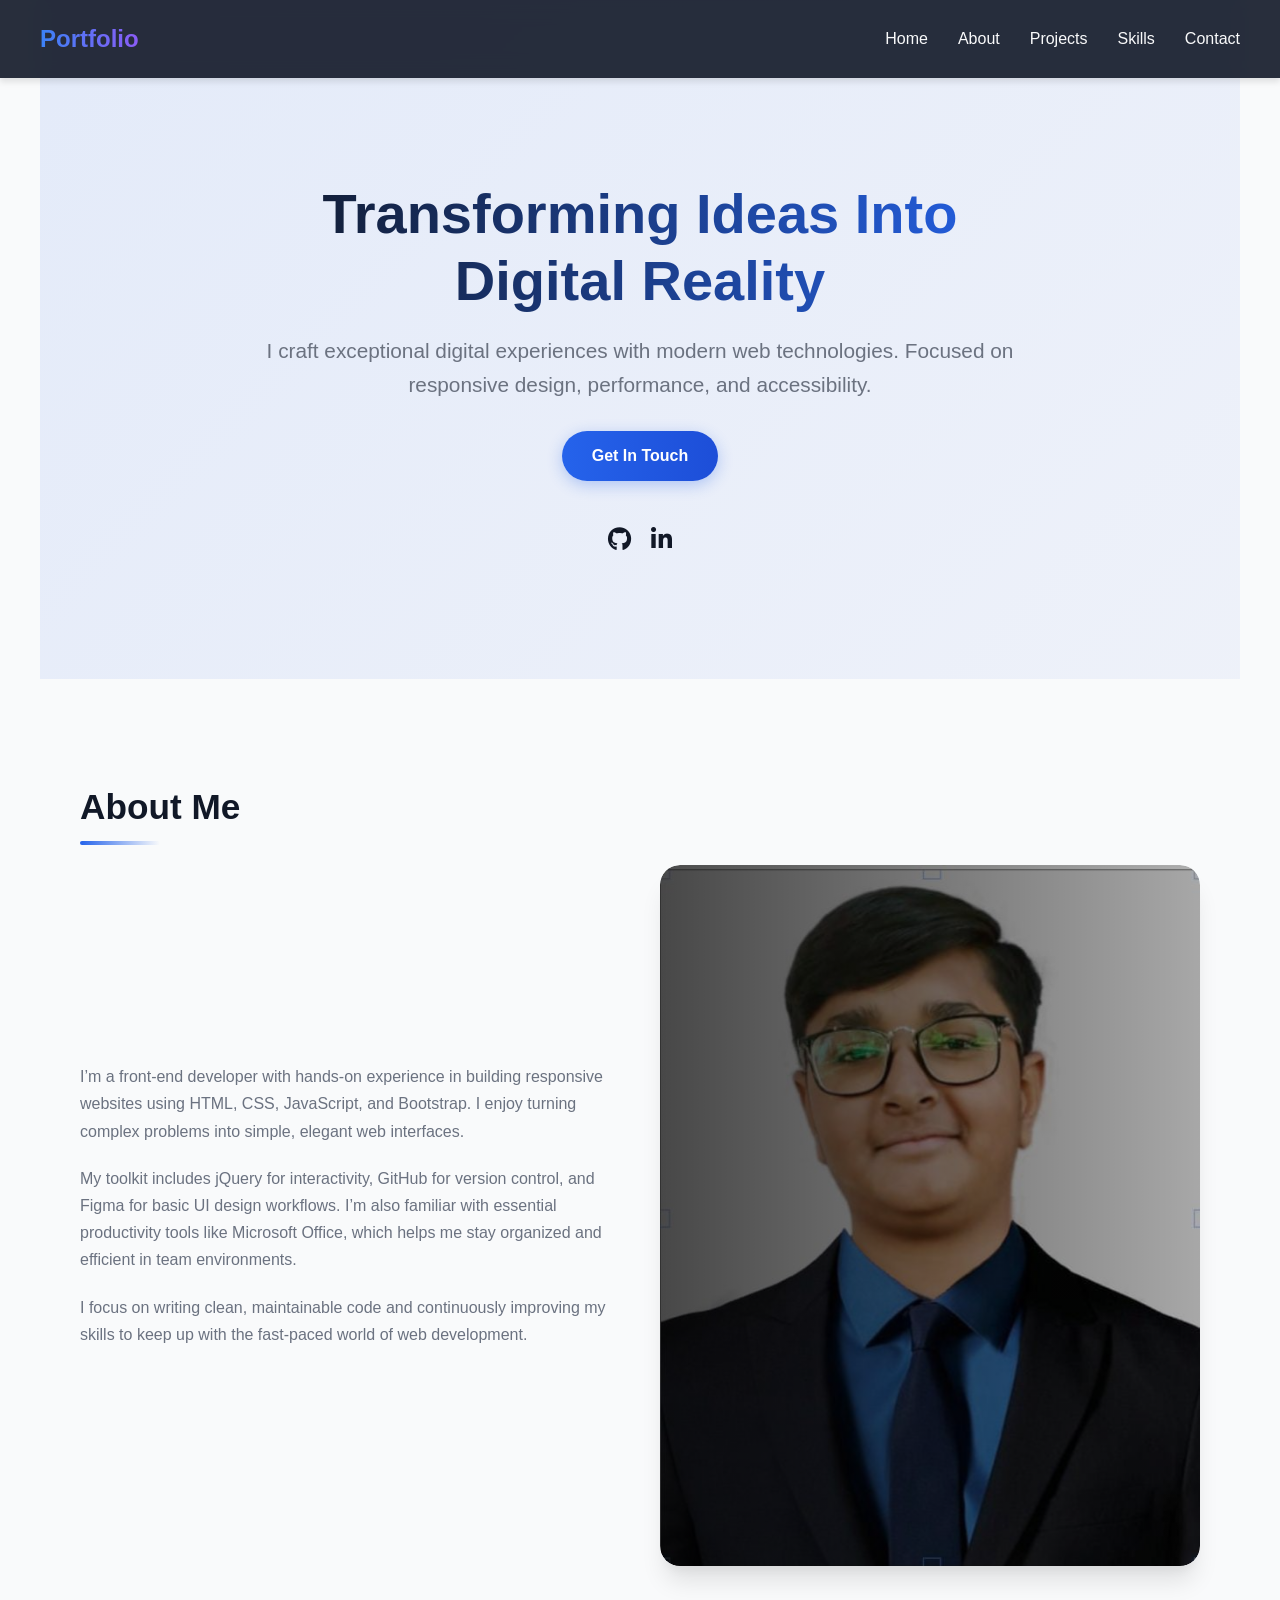
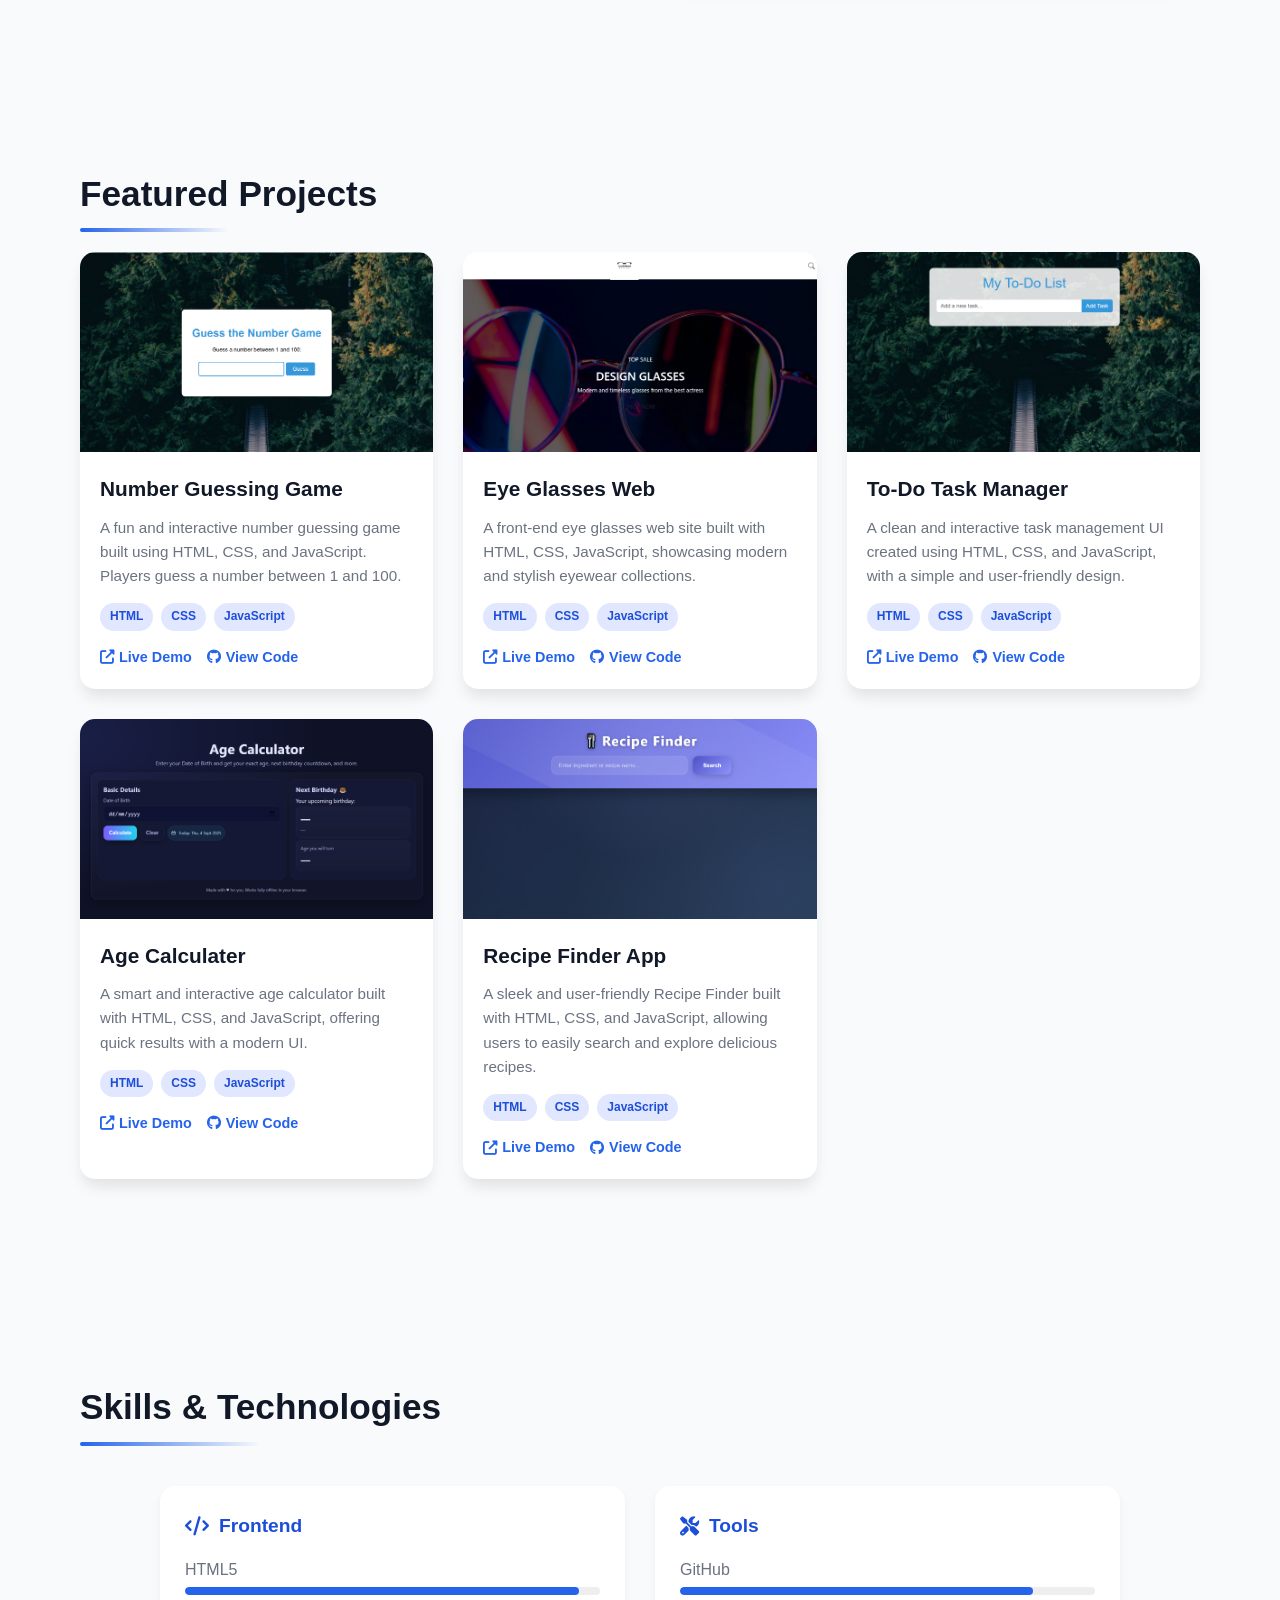
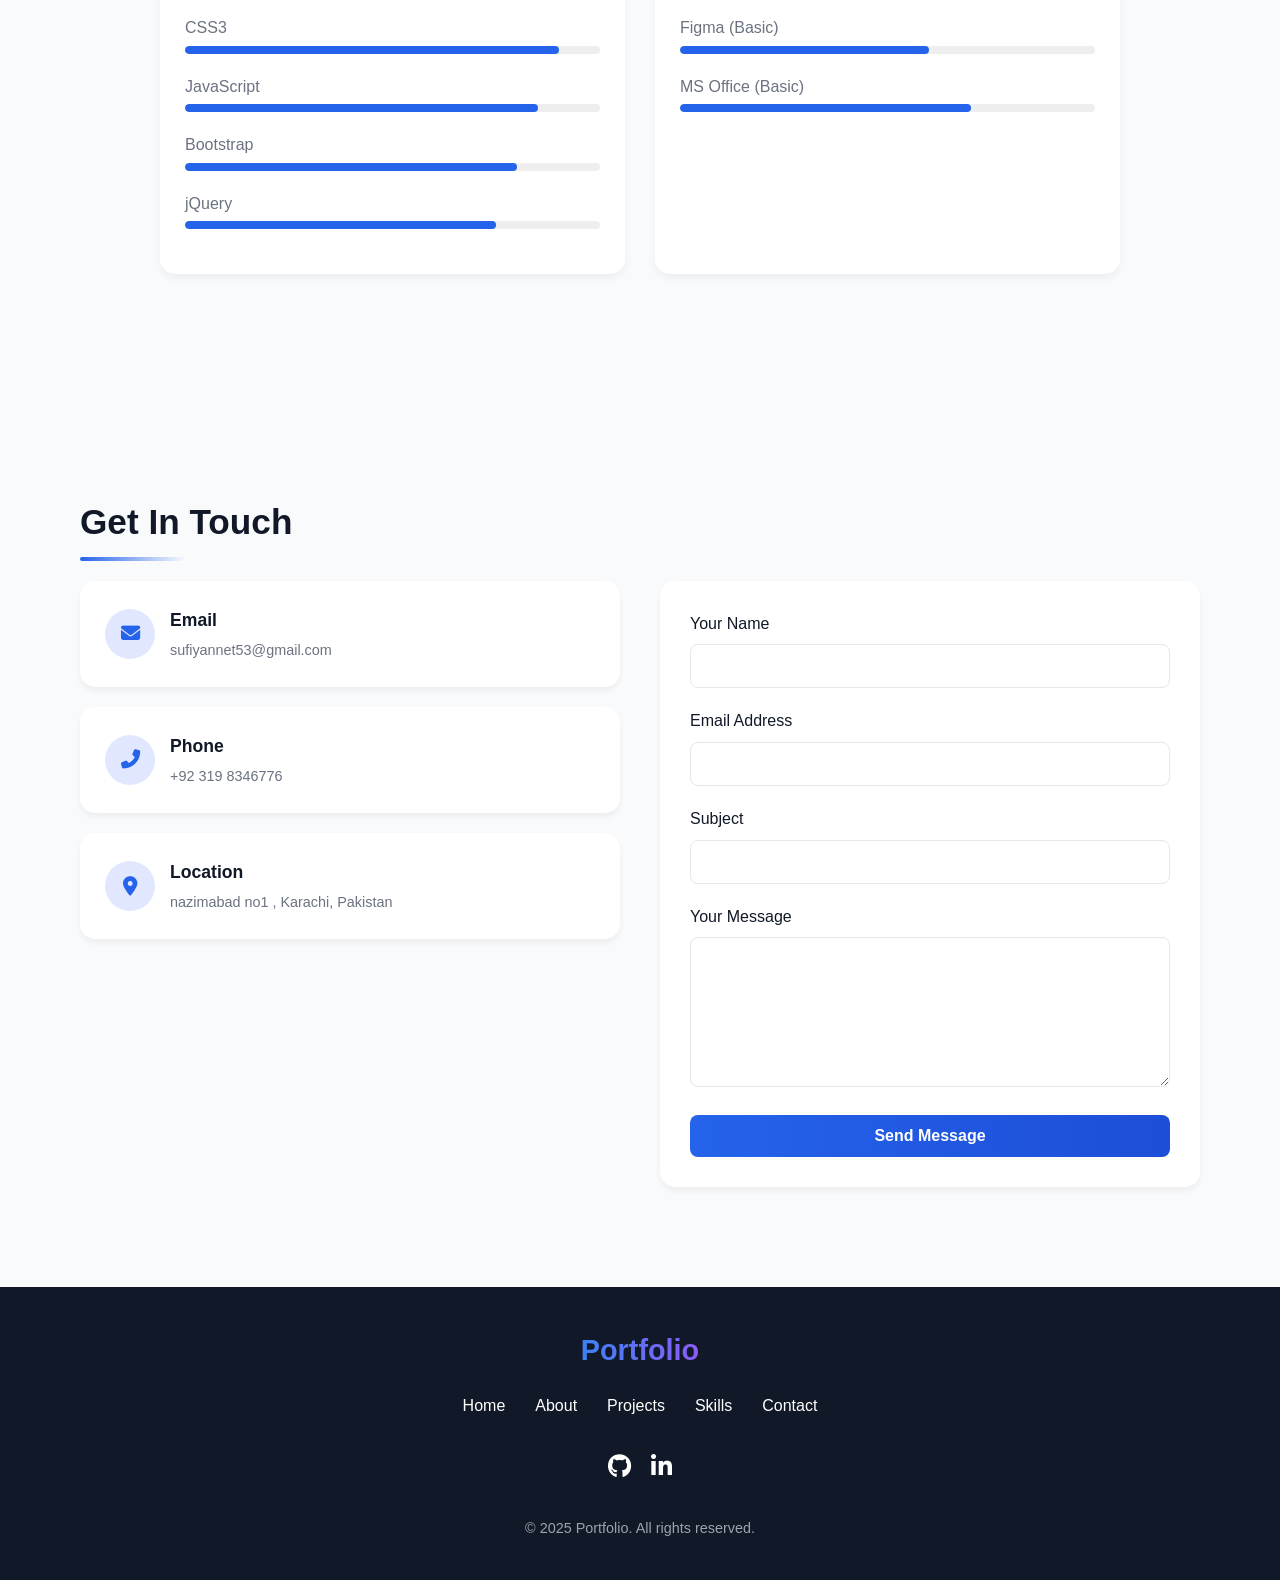
==== index.html @ 23094018 "Add files via upload" ====
<!DOCTYPE html>
<html lang="en">
  <head>
    <meta charset="UTF-8" />
    <meta name="viewport" content="width=device-width, initial-scale=1.0" />
    <title>Portfolio</title>
    <link rel="shortcut icon" href="" type="image/x-icon" />
    <link
      rel="stylesheet"
      href="https://cdnjs.cloudflare.com/ajax/libs/font-awesome/6.4.0/css/all.min.css"
    />
    <style>
      :root {
        --primary: #2563eb;
        --primary-dark: #1d4ed8;
        --dark: #111827;
        --light: #f9fafb;
        --gray: #6b7280;
        --success: #10b981;
      }

      * {
        margin: 0;
        padding: 0;
        box-sizing: border-box;
      }

      body {
        font-family: "Inter", -apple-system, BlinkMacSystemFont, "Segoe UI",
          sans-serif;
        line-height: 1.6;
        background-color: var(--light);
        color: var(--dark);
        scroll-behavior: smooth;
      }

      ::-webkit-scrollbar {
        width: 8px;
      }
      ::-webkit-scrollbar-track {
        background: var(--light);
      }
      ::-webkit-scrollbar-thumb {
        background: var(--primary);
        border-radius: 4px;
      }
      ::-webkit-scrollbar-thumb:hover {
        background: var(--primary-dark);
      }

      header {
        background-color: rgba(17, 24, 39, 0.9);
        color: var(--light);
        padding: 20px 40px;
        display: flex;
        justify-content: space-between;
        align-items: center;
        position: fixed;
        width: 100%;
        top: 0;
        z-index: 100;
        backdrop-filter: blur(10px);
        box-shadow: 0 4px 6px rgba(0, 0, 0, 0.1);
        transition: all 0.3s ease;
      }

      header.scrolled {
        padding: 15px 40px;
        box-shadow: 0 2px 10px rgba(0, 0, 0, 0.2);
      }

      .logo {
        font-size: 1.5rem;
        font-weight: 700;
        background: linear-gradient(90deg, #3b82f6, #8b5cf6);
        -webkit-background-clip: text;
        background-clip: text;
        color: transparent;
        transition: all 0.3s ease;
      }

      header.scrolled .logo {
        font-size: 1.3rem;
      }

      nav ul {
        display: flex;
        list-style: none;
        gap: 30px;
      }

      nav ul li a {
        color: var(--light);
        text-decoration: none;
        font-weight: 500;
        position: relative;
        transition: all 0.3s ease;
        padding: 5px 0;
      }

      nav ul li a::after {
        content: "";
        position: absolute;
        width: 0;
        height: 2px;
        bottom: 0;
        left: 0;
        background-color: var(--primary);
        transition: width 0.3s ease;
      }

      nav ul li a:hover::after {
        width: 100%;
      }

      nav ul li a:hover {
        color: var(--primary);
      }

      .menu-toggle {
        display: none;
        font-size: 1.5rem;
        cursor: pointer;
        color: var(--light);
        transition: all 0.3s ease;
      }

      .menu-toggle:hover {
        color: var(--primary);
      }

      section {
        padding: 100px 40px;
        max-width: 1200px;
        margin: auto;
      }

      section h2 {
        font-size: 2.2rem;
        margin-bottom: 30px;
        position: relative;
        display: inline-block;
      }

      section h2::after {
        content: "";
        position: absolute;
        width: 50%;
        height: 4px;
        bottom: -10px;
        left: 0;
        background: linear-gradient(90deg, var(--primary), transparent);
        border-radius: 2px;
      }

      .hero {
        text-align: center;
        padding: 180px 40px 120px;
        position: relative;
        overflow: hidden;
      }

      .hero::before {
        content: "";
        position: absolute;
        top: 0;
        left: 0;
        width: 100%;
        height: 100%;
        background: linear-gradient(
          135deg,
          rgba(37, 99, 235, 0.1) 0%,
          rgba(29, 78, 216, 0.05) 100%
        );
        z-index: -1;
      }

      .hero-content {
        max-width: 800px;
        margin: 0 auto;
        position: relative;
      }

      .hero h1 {
        font-size: 3.5rem;
        margin-bottom: 20px;
        line-height: 1.2;
        background: linear-gradient(90deg, #111827, #2563eb);
        -webkit-background-clip: text;
        background-clip: text;
        color: transparent;
        animation: fadeInUp 1s ease;
      }

      .hero p {
        font-size: 1.3rem;
        color: var(--gray);
        margin-bottom: 30px;
        animation: fadeInUp 1s ease 0.2s forwards;
        opacity: 0;
      }

      .cta-button {
        display: inline-block;
        background: linear-gradient(90deg, var(--primary), var(--primary-dark));
        color: white;
        padding: 12px 30px;
        border-radius: 50px;
        text-decoration: none;
        font-weight: 600;
        box-shadow: 0 4px 15px rgba(37, 99, 235, 0.3);
        transition: all 0.3s ease;
        animation: fadeInUp 1s ease 0.4s forwards;
        opacity: 0;
        border: none;
        cursor: pointer;
        font-size: 1rem;
      }

      .cta-button:hover {
        transform: translateY(-3px);
        box-shadow: 0 6px 20px rgba(37, 99, 235, 0.4);
      }

      .social-links {
        display: flex;
        justify-content: center;
        gap: 20px;
        margin-top: 40px;
        animation: fadeInUp 1s ease 0.6s forwards;
        opacity: 0;
      }

      .social-links a {
        color: var(--dark);
        font-size: 1.5rem;
        transition: all 0.3s ease;
      }

      .social-links a:hover {
        color: var(--primary);
        transform: translateY(-3px);
      }

      .about-content {
        display: grid;
        grid-template-columns: 1fr 1fr;
        gap: 40px;
        align-items: center;

        .about-text p {
          margin-bottom: 20px;
          color: var(--gray);
          line-height: 1.7;
        }

        .about-image {
          position: relative;
          border-radius: 20px;
          overflow: hidden;
          box-shadow: 0 20px 25px -5px rgba(0, 0, 0, 0.1),
            0 10px 10px -5px rgba(0, 0, 0, 0.04);
          transition: all 0.5s ease;

          &:hover {
            transform: translateY(-10px);
            box-shadow: 0 25px 50px -12px rgba(0, 0, 0, 0.25);
          }

          img {
            width: 100%;
            height: auto;
            display: block;
            border-radius: 20px;
          }

          &::before {
            content: "";
            position: absolute;
            top: 0;
            left: 0;
            width: 100%;
            height: 100%;
            background: linear-gradient(
              to right,
              rgba(0, 0, 0, 0.7),
              rgba(0, 0, 0, 0.3)
            );
            border-radius: 20px;
            pointer-events: none;
            transition: background 0.3s ease;
          }

          &:hover::before {
            background: linear-gradient(
              to right,
              rgba(0, 0, 0, 0.85),
              rgba(0, 0, 0, 0.5)
            );
          }
        }
      }

      .projects {
        display: grid;
        grid-template-columns: repeat(auto-fill, minmax(350px, 1fr));
        gap: 30px;
      }

      .project {
        background-color: white;
        border-radius: 15px;
        overflow: hidden;
        box-shadow: 0 10px 15px -3px rgba(0, 0, 0, 0.1);
        transition: all 0.3s ease;
        position: relative;
      }

      .project:hover {
        transform: translateY(-10px);
        box-shadow: 0 20px 25px -5px rgba(0, 0, 0, 0.1);
      }

      .project-image {
        height: 200px;
        overflow: hidden;
      }

      .project-image img {
        width: 100%;
        height: 100%;
        object-fit: cover;
        transition: transform 0.5s ease;
      }

      .project:hover .project-image img {
        transform: scale(1.1);
      }

      .project-content {
        padding: 20px;
      }

      .project h3 {
        font-size: 1.3rem;
        margin-bottom: 10px;
        color: var(--dark);
      }

      .project p {
        color: var(--gray);
        margin-bottom: 15px;
        font-size: 0.95rem;
      }

      .project-tags {
        display: flex;
        flex-wrap: wrap;
        gap: 8px;
        margin-bottom: 15px;
      }

      .project-tag {
        background-color: #e0e7ff;
        color: var(--primary-dark);
        padding: 4px 10px;
        border-radius: 50px;
        font-size: 0.75rem;
        font-weight: 600;
      }

      .project-links {
        display: flex;
        gap: 15px;
      }

      .project-link {
        display: inline-flex;
        align-items: center;
        gap: 5px;
        color: var(--primary);
        text-decoration: none;
        font-weight: 600;
        font-size: 0.9rem;
        transition: all 0.3s ease;
      }

      .project-link:hover {
        color: var(--primary-dark);
      }
      .skills-container {
        max-width: 1000px;
        margin: 0 auto;
        display: grid;
        grid-template-columns: repeat(auto-fit, minmax(280px, 1fr));
        gap: 30px;
        padding: 20px;
      }

      .skill-category {
        background-color: white;
        padding: 25px;
        border-radius: 15px;
        box-shadow: 0 4px 8px rgba(0, 0, 0, 0.05);
        transition: all 0.3s ease;
      }

      .skill-category:hover {
        transform: translateY(-5px);
        box-shadow: 0 10px 15px rgba(0, 0, 0, 0.1);
      }

      .skill-category h3 {
        font-size: 1.2rem;
        margin-bottom: 15px;
        display: flex;
        align-items: center;
        gap: 10px;
        color: var(--primary-dark);
      }

      .skill-category ul {
        list-style: none;
        padding: 0;
      }

      .skill-category li {
        margin-bottom: 20px;
        font-weight: 500;
        color: var(--gray);
      }

      .progress-bar {
        background: #eee;
        height: 8px;
        border-radius: 6px;
        margin-top: 5px;
        overflow: hidden;
      }

      .progress-bar span {
        display: block;
        height: 100%;
        background-color: var(--primary);
        border-radius: 6px;
        transition: width 0.5s ease;
      }

      .contact-container {
        display: grid;
        grid-template-columns: 1fr 1fr;
        gap: 40px;
      }

      .contact-info {
        display: flex;
        flex-direction: column;
        gap: 20px;
      }

      .contact-card {
        background-color: white;
        padding: 25px;
        border-radius: 15px;
        box-shadow: 0 4px 6px rgba(0, 0, 0, 0.05);
        transition: all 0.3s ease;
        display: flex;
        align-items: center;
        gap: 15px;
      }

      .contact-card:hover {
        transform: translateY(-5px);
        box-shadow: 0 10px 15px rgba(0, 0, 0, 0.1);
      }

      .contact-icon {
        width: 50px;
        height: 50px;
        background-color: #e0e7ff;
        border-radius: 50%;
        display: flex;
        align-items: center;
        justify-content: center;
        color: var(--primary);
        font-size: 1.2rem;
      }

      .contact-text h3 {
        font-size: 1.1rem;
        margin-bottom: 5px;
        color: var(--dark);
      }

      .contact-text p {
        color: var(--gray);
        font-size: 0.9rem;
      }

      form {
        background: white;
        padding: 30px;
        border-radius: 15px;
        box-shadow: 0 4px 6px rgba(0, 0, 0, 0.05);
      }

      .form-group {
        margin-bottom: 20px;
      }

      form label {
        display: block;
        margin-bottom: 8px;
        font-weight: 500;
        color: var(--dark);
      }

      form input,
      form textarea {
        width: 100%;
        padding: 12px 15px;
        border: 1px solid #e5e7eb;
        border-radius: 8px;
        font-size: 1rem;
        transition: all 0.3s ease;
      }

      form input:focus,
      form textarea:focus {
        outline: none;
        border-color: var(--primary);
        box-shadow: 0 0 0 3px rgba(37, 99, 235, 0.1);
      }

      form textarea {
        min-height: 150px;
        resize: vertical;
      }

      form button {
        background: linear-gradient(90deg, var(--primary), var(--primary-dark));
        color: white;
        padding: 12px 30px;
        border: none;
        border-radius: 8px;
        font-weight: 600;
        cursor: pointer;
        transition: all 0.3s ease;
        width: 100%;
        font-size: 1rem;
      }

      form button:hover {
        transform: translateY(-2px);
        box-shadow: 0 5px 15px rgba(37, 99, 235, 0.3);
      }

      footer {
        background-color: var(--dark);
        color: white;
        padding: 40px;
        text-align: center;
      }

      .footer-content {
        max-width: 800px;
        margin: 0 auto;
      }

      .footer-logo {
        font-size: 1.8rem;
        font-weight: 700;
        margin-bottom: 20px;
        background: linear-gradient(90deg, #3b82f6, #8b5cf6);
        -webkit-background-clip: text;
        background-clip: text;
        color: transparent;
        display: inline-block;
      }

      .footer-links {
        display: flex;
        justify-content: center;
        gap: 30px;
        margin-bottom: 30px;
      }

      .footer-links a {
        color: white;
        text-decoration: none;
        transition: all 0.3s ease;
      }

      .footer-links a:hover {
        color: var(--primary);
      }

      .footer-social {
        display: flex;
        justify-content: center;
        gap: 20px;
        margin-bottom: 30px;
      }

      .footer-social a {
        color: white;
        font-size: 1.5rem;
        transition: all 0.3s ease;
      }

      .footer-social a:hover {
        color: var(--primary);
        transform: translateY(-3px);
      }

      .copyright {
        color: #9ca3af;
        font-size: 0.9rem;
      }

      @keyframes fadeInUp {
        from {
          opacity: 0;
          transform: translateY(20px);
        }
        to {
          opacity: 1;
          transform: translateY(0);
        }
      }

      @keyframes float {
        0%,
        100% {
          transform: translateY(0);
        }
        50% {
          transform: translateY(-10px);
        }
      }

      .floating {
        animation: float 3s ease-in-out infinite;
      }

      @media (max-width: 1024px) {
        .about-content,
        .contact-container {
          grid-template-columns: 1fr;
        }

        .about-image {
          order: -1;
        }
      }

      @media (max-width: 768px) {
        section {
          padding: 80px 20px;
        }

        .hero {
          padding: 150px 20px 80px;
        }

        .hero h1 {
          font-size: 2.5rem;
        }

        nav ul {
          display: none;
          flex-direction: column;
          background-color: rgba(17, 24, 39, 0.95);
          padding: 20px;
          position: fixed;
          top: 80px;
          left: 0;
          width: 100%;
          height: calc(100vh - 80px);
          align-items: center;
          justify-content: center;
          gap: 30px;
          backdrop-filter: blur(10px);
          transition: all 0.3s ease;
        }

        nav ul.active {
          display: flex;
        }

        .menu-toggle {
          display: block;
        }

        .projects {
          grid-template-columns: 1fr;
        }
      }

      @media (max-width: 480px) {
        header {
          padding: 15px 20px;
        }

        .hero h1 {
          font-size: 2rem;
        }

        section h2 {
          font-size: 1.8rem;
        }
      }
    </style>
  </head>
  <body>
    <header id="header">
      <div class="logo">Portfolio</div>
      <div class="menu-toggle" onclick="toggleMenu()">
        <i class="fas fa-bars"></i>
      </div>
      <nav>
        <ul id="nav-links">
          <li><a href="#home">Home</a></li>
          <li><a href="#about">About</a></li>
          <li><a href="#projects">Projects</a></li>
          <li><a href="#skills">Skills</a></li>
          <li><a href="#contact">Contact</a></li>
        </ul>
      </nav>
    </header>

    <section class="hero" id="home">
      <div class="hero-content">
        <h1>Transforming Ideas Into Digital Reality</h1>
        <p>
          I craft exceptional digital experiences with modern web technologies.
          Focused on responsive design, performance, and accessibility.
        </p>
        <a href="#contact" class="cta-button">Get In Touch</a>
        <div class="social-links">
          <a href="https://github.com/raza1361" aria-label="GitHub"
            ><i class="fab fa-github"></i
          ></a>
          <a
            href="https://www.linkedin.com/in/muhammad-sufiyan-a01a2b349?utm_source=share&utm_campaign=share_via&utm_content=profile&utm_medium=android_app"
            aria-label="LinkedIn"
            ><i class="fab fa-linkedin-in"></i
          ></a>
        </div>
      </div>
    </section>

    <section id="about">
      <h2>About Me</h2>
      <div class="about-content">
        <div class="about-text">
          <p>
            I’m a front-end developer with hands-on experience in building
            responsive websites using HTML, CSS, JavaScript, and Bootstrap. I
            enjoy turning complex problems into simple, elegant web interfaces.
          </p>

          <p>
            My toolkit includes jQuery for interactivity, GitHub for version
            control, and Figma for basic UI design workflows. I’m also familiar
            with essential productivity tools like Microsoft Office, which helps
            me stay organized and efficient in team environments.
          </p>

          <p>
            I focus on writing clean, maintainable code and continuously
            improving my skills to keep up with the fast-paced world of web
            development.
          </p>
        </div>
        <div class="about-image floating">
          <img src="./images/hero.jpeg" alt="Developer working" />
        </div>
      </div>
    </section>

    <section id="projects">
      <h2>Featured Projects</h2>
      <div class="projects">
        <div class="project">
          <div class="project-image">
            <img
              src="./images/guess.png"
              alt="Number Guessing Game"
            />
          </div>
          <div class="project-content">
            <h3>Number Guessing Game</h3>
            <p>
              A fun and interactive number guessing game built using HTML, CSS,
              and JavaScript. Players guess a number between 1
              and 100.
            </p>
            <div class="project-tags">
              <span class="project-tag">HTML</span>
              <span class="project-tag">CSS</span>
              <span class="project-tag">JavaScript</span>
            </div>
            <div class="project-links">
              <a href="https://raza1361.github.io/number-guessing" class="project-link"
                ><i class="fas fa-external-link-alt"></i> Live Demo</a
              >
              <a
                href="https://github.com/raza1361/number-guessing"
                class="project-link"
                ><i class="fab fa-github"></i> View Code</a
              >
            </div>
          </div>
        </div>

        <div class="project">
          <div class="project-image">
            <img
              src="./images/eyeglass.png"
              alt="Eye Glasses Web"
            />
          </div>
          <div class="project-content">
            <h3>Eye Glasses Web</h3>
            <p>
              A front-end eye glasses web site built with HTML, CSS, JavaScript, showcasing modern and stylish eyewear collections.
            </p>
            <div class="project-tags">
              <span class="project-tag">HTML</span>
              <span class="project-tag">CSS</span>
              <span class="project-tag">JavaScript</span>
            </div>
            <div class="project-links">
              <a href="https://raza1361.github.io/EyeGlassesWeb" class="project-link"
                ><i class="fas fa-external-link-alt"></i> Live Demo</a
              >
              <a
                href="https://github.com/raza1361/EyeGlassesWeb"
                class="project-link"
                ><i class="fab fa-github"></i> View Code</a
              >
            </div>
          </div>
        </div>

        <div class="project">
          <div class="project-image">
            <img
              src="./images/todo.png"
              alt="Task Manager Project"
            />
          </div>
          <div class="project-content">
            <h3>To-Do Task Manager</h3>
            <p>
             A clean and interactive task management UI created using HTML, CSS, and JavaScript, with a simple and user-friendly design.
            </p>
            <div class="project-tags">
              <span class="project-tag">HTML</span>
              <span class="project-tag">CSS</span>
              <span class="project-tag">JavaScript</span>

            </div>
            <div class="project-links">
              <a href="https://raza1361.github.io/todo-list" class="project-link"
                ><i class="fas fa-external-link-alt"></i> Live Demo</a
              >
              <a
                href="https://github.com/raza1361/todo-list"
                class="project-link"
                ><i class="fab fa-github"></i> View Code</a
              >
            </div>
          </div>
        </div>

        <div class="project">
          <div class="project-image">
            <img
              src="./images/age.png"
              alt="age Calculater"
            />
          </div>
          <div class="project-content">
            <h3>Age Calculater</h3>
            <p>
             A smart and interactive age calculator built with HTML, CSS, and JavaScript, offering quick results with a modern UI.
            </p>
            <div class="project-tags">
              <span class="project-tag">HTML</span>
              <span class="project-tag">CSS</span>
              <span class="project-tag">JavaScript</span>
            </div>
            <div class="project-links">
              <a href="https://raza1361.github.io/age-calculater" class="project-link"
                ><i class="fas fa-external-link-alt"></i> Live Demo</a
              >
              <a
                href="https://github.com/raza1361/age-calculater"
                class="project-link"
                ><i class="fab fa-github"></i> View Code</a
              >
            </div>
          </div>
        </div>

        <div class="project">
          <div class="project-image">
            <img
              src="./images/recipe.png"
              alt="Recipe Finder App"
            />
          </div>
          <div class="project-content">
            <h3>Recipe Finder App</h3>
            <p>
             A sleek and user-friendly Recipe Finder built with HTML, CSS, and JavaScript, allowing users to easily search and explore delicious recipes.
            </p>
            <div class="project-tags">
              <span class="project-tag">HTML</span>
              <span class="project-tag">CSS</span>
              <span class="project-tag">JavaScript</span>
            </div>
            <div class="project-links">
              <a href="https://raza1361.github.io/recipe-founding-app" class="project-link"
                ><i class="fas fa-external-link-alt"></i> Live Demo</a
              >
              <a
                href="https://github.com/raza1361/recipe-founding-app"
                class="project-link"
                ><i class="fab fa-github"></i> View Code</a
              >
            </div>
          </div>
        </div>
      </div>
    </section>

    <section id="skills">
        <h2>Skills & Technologies</h2>
        <div class="skills-container">
      
          <div class="skill-category">
            <h3><i class="fas fa-code"></i> Frontend</h3>
            <ul>
              <li>
                HTML5
                <div class="progress-bar"><span style="width: 95%"></span></div>
              </li>
              <li>
                CSS3
                <div class="progress-bar"><span style="width: 90%"></span></div>
              </li>
              <li>
                JavaScript
                <div class="progress-bar"><span style="width: 85%"></span></div>
              </li>
              <li>
                Bootstrap
                <div class="progress-bar"><span style="width: 80%"></span></div>
              </li>
              <li>
                jQuery
                <div class="progress-bar"><span style="width: 75%"></span></div>
              </li>
            </ul>
          </div>
      
          <div class="skill-category">
            <h3><i class="fas fa-tools"></i> Tools</h3>
            <ul>
              <li>
                GitHub
                <div class="progress-bar"><span style="width: 85%"></span></div>
              </li>
              <li>
                Figma (Basic)
                <div class="progress-bar"><span style="width: 60%"></span></div>
              </li>
              <li>
                MS Office (Basic)
                <div class="progress-bar"><span style="width: 70%"></span></div>
              </li>
            </ul>
          </div>
      
        </div>
      </section>
      

    <section id="contact">
      <h2>Get In Touch</h2>
      <div class="contact-container">
        <div class="contact-info">
          <div class="contact-card">
            <div class="contact-icon">
              <i class="fas fa-envelope"></i>
            </div>
            <div class="contact-text">
              <h3>Email</h3>
              <p>sufiyannet53@gmail.com</p>
            </div>
          </div>

          <div class="contact-card">
            <div class="contact-icon">
              <i class="fas fa-phone-alt"></i>
            </div>
            <div class="contact-text">
              <h3>Phone</h3>
              <p>+92 319 8346776</p>
            </div>
          </div>

          <div class="contact-card">
            <div class="contact-icon">
              <i class="fas fa-map-marker-alt"></i>
            </div>
            <div class="contact-text">
              <h3>Location</h3>
              <p>nazimabad no1 , Karachi, Pakistan</p>
            </div>
          </div>
        </div>

        <form id="contact-form">
          <div class="form-group">
            <label for="name">Your Name</label>
            <input type="text" id="name" name="name" required />
          </div>

          <div class="form-group">
            <label for="email">Email Address</label>
            <input type="email" id="email" name="email" required />
          </div>

          <div class="form-group">
            <label for="subject">Subject</label>
            <input type="text" id="subject" name="subject" required />
          </div>

          <div class="form-group">
            <label for="message">Your Message</label>
            <textarea id="message" name="message" required></textarea>
          </div>

          <button type="submit">Send Message</button>
        </form>
      </div>
    </section>

    <footer>
      <div class="footer-content">
        <div class="footer-logo">Portfolio</div>
        <div class="footer-links">
          <a href="#home">Home</a>
          <a href="#about">About</a>
          <a href="#projects">Projects</a>
          <a href="#skills">Skills</a>
          <a href="#contact">Contact</a>
        </div>
        <div class="footer-social">
          <a href="https://github.com/raza1361" aria-label="GitHub"
            ><i class="fab fa-github"></i
          ></a>
          <a
            href="https://www.linkedin.com/in/muhammad-sufiyan-a01a2b349?utm_source=share&utm_campaign=share_via&utm_content=profile&utm_medium=android_app"
            aria-label="LinkedIn"
            ><i class="fab fa-linkedin-in"></i
          ></a>
        </div>
        <p class="copyright">© 2025 Portfolio. All rights reserved.</p>
      </div>
    </footer>

    <script>
      function toggleMenu() {
        const navLinks = document.getElementById("nav-links");
        navLinks.classList.toggle("active");
      }

      document.querySelectorAll("#nav-links a").forEach((link) => {
        link.addEventListener("click", () => {
          document.getElementById("nav-links").classList.remove("active");
        });
      });

      const header = document.getElementById("header");
      window.addEventListener("scroll", () => {
        if (window.scrollY > 50) {
          header.classList.add("scrolled");
        } else {
          header.classList.remove("scrolled");
        }
      });

      const contactForm = document.getElementById("contact-form");
      contactForm.addEventListener("submit", (e) => {
        e.preventDefault();

        const name = document.getElementById("name").value;
        const email = document.getElementById("email").value;
        const subject = document.getElementById("subject").value;
        const message = document.getElementById("message").value;

        console.log({ name, email, subject, message });

        alert("Thank you for your message! I will get back to you soon.");
        contactForm.reset();
      });

      document.querySelectorAll('a[href^="#"]').forEach((anchor) => {
        anchor.addEventListener("click", function (e) {
          e.preventDefault();

          const targetId = this.getAttribute("href");
          const targetElement = document.querySelector(targetId);

          if (targetElement) {
            window.scrollTo({
              top: targetElement.offsetTop - 80,
              behavior: "smooth",
            });
          }
        });
      });

      const animateOnScroll = () => {
        const elements = document.querySelectorAll(
          ".project, .skill-category, .contact-card"
        );

        elements.forEach((element) => {
          const elementPosition = element.getBoundingClientRect().top;
          const screenPosition = window.innerHeight / 1.2;

          if (elementPosition < screenPosition) {
            element.style.opacity = "1";
            element.style.transform = "translateY(0)";
          }
        });
      };

      document
        .querySelectorAll(".project, .skill-category, .contact-card")
        .forEach((el) => {
          el.style.opacity = "0";
          el.style.transform = "translateY(20px)";
          el.style.transition = "all 0.5s ease";
        });

      window.addEventListener("scroll", animateOnScroll);
      window.addEventListener("load", animateOnScroll);
    </script>
  </body>
</html>
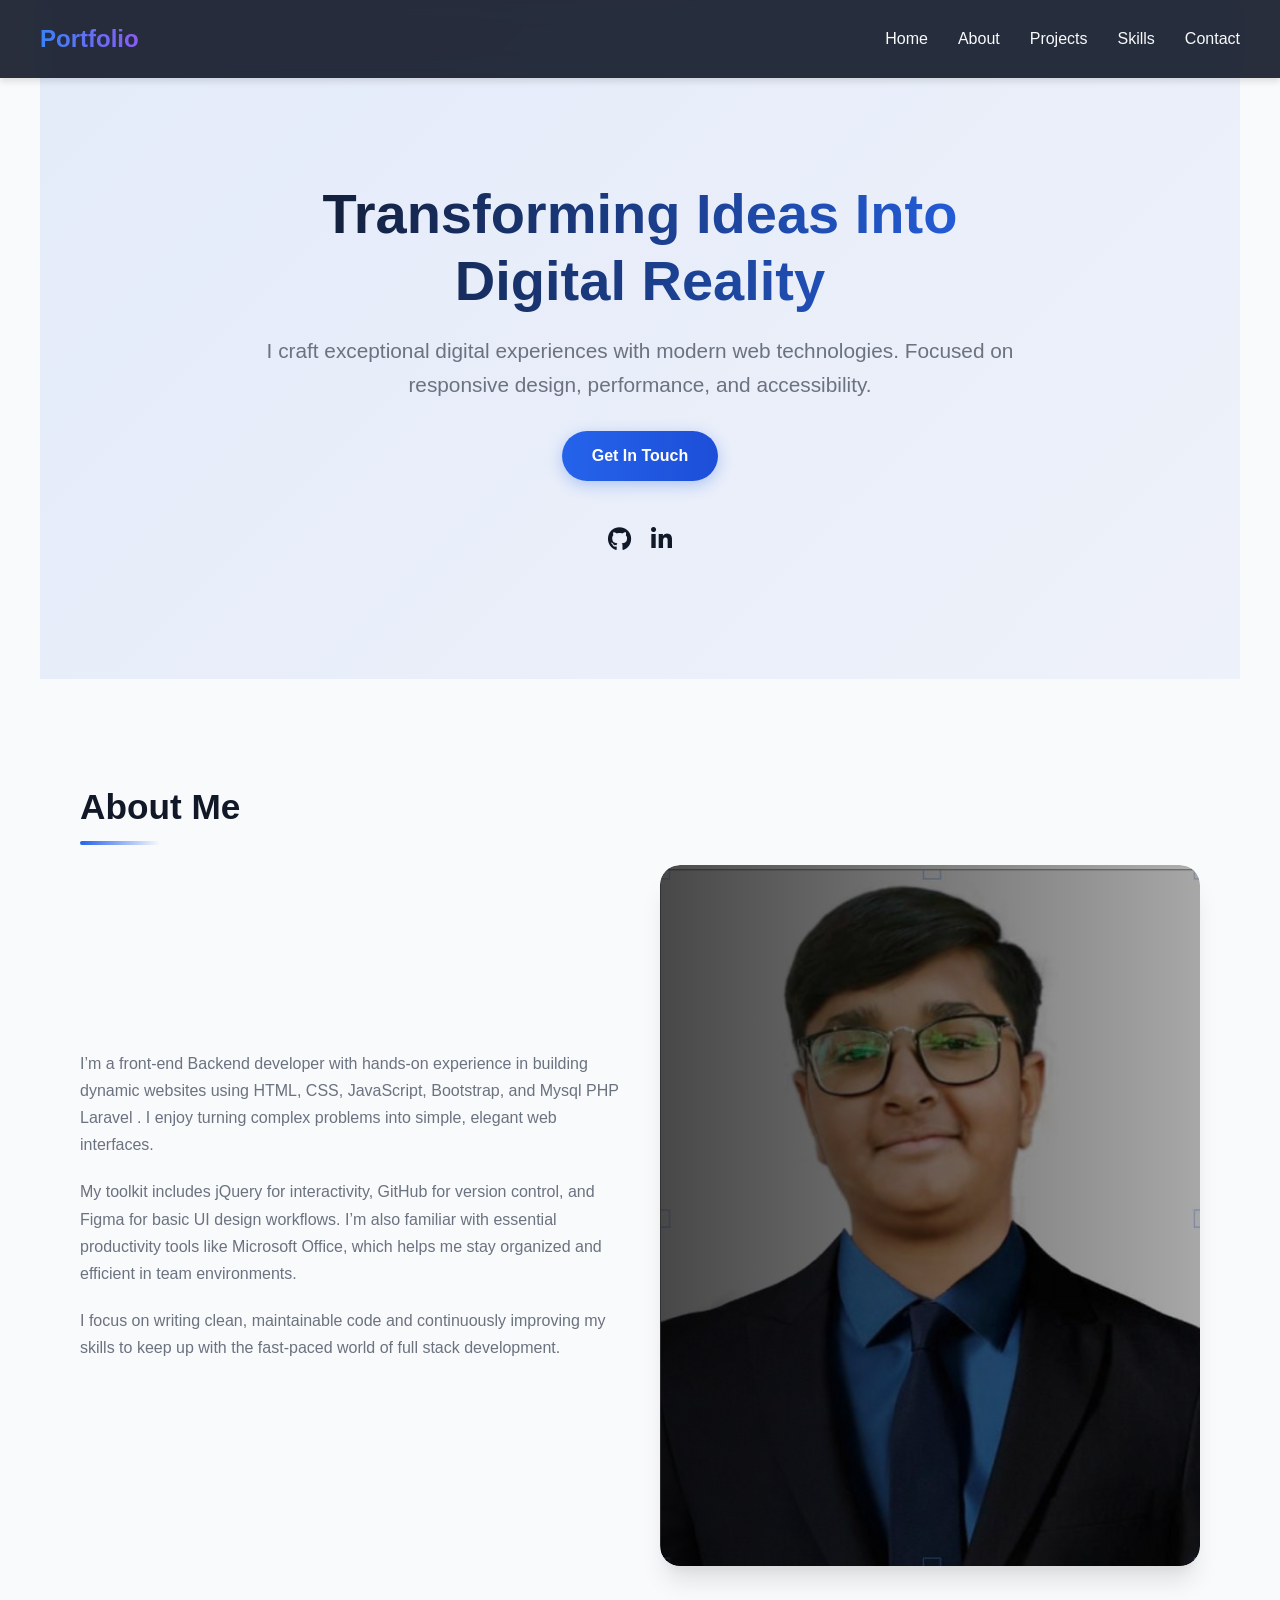
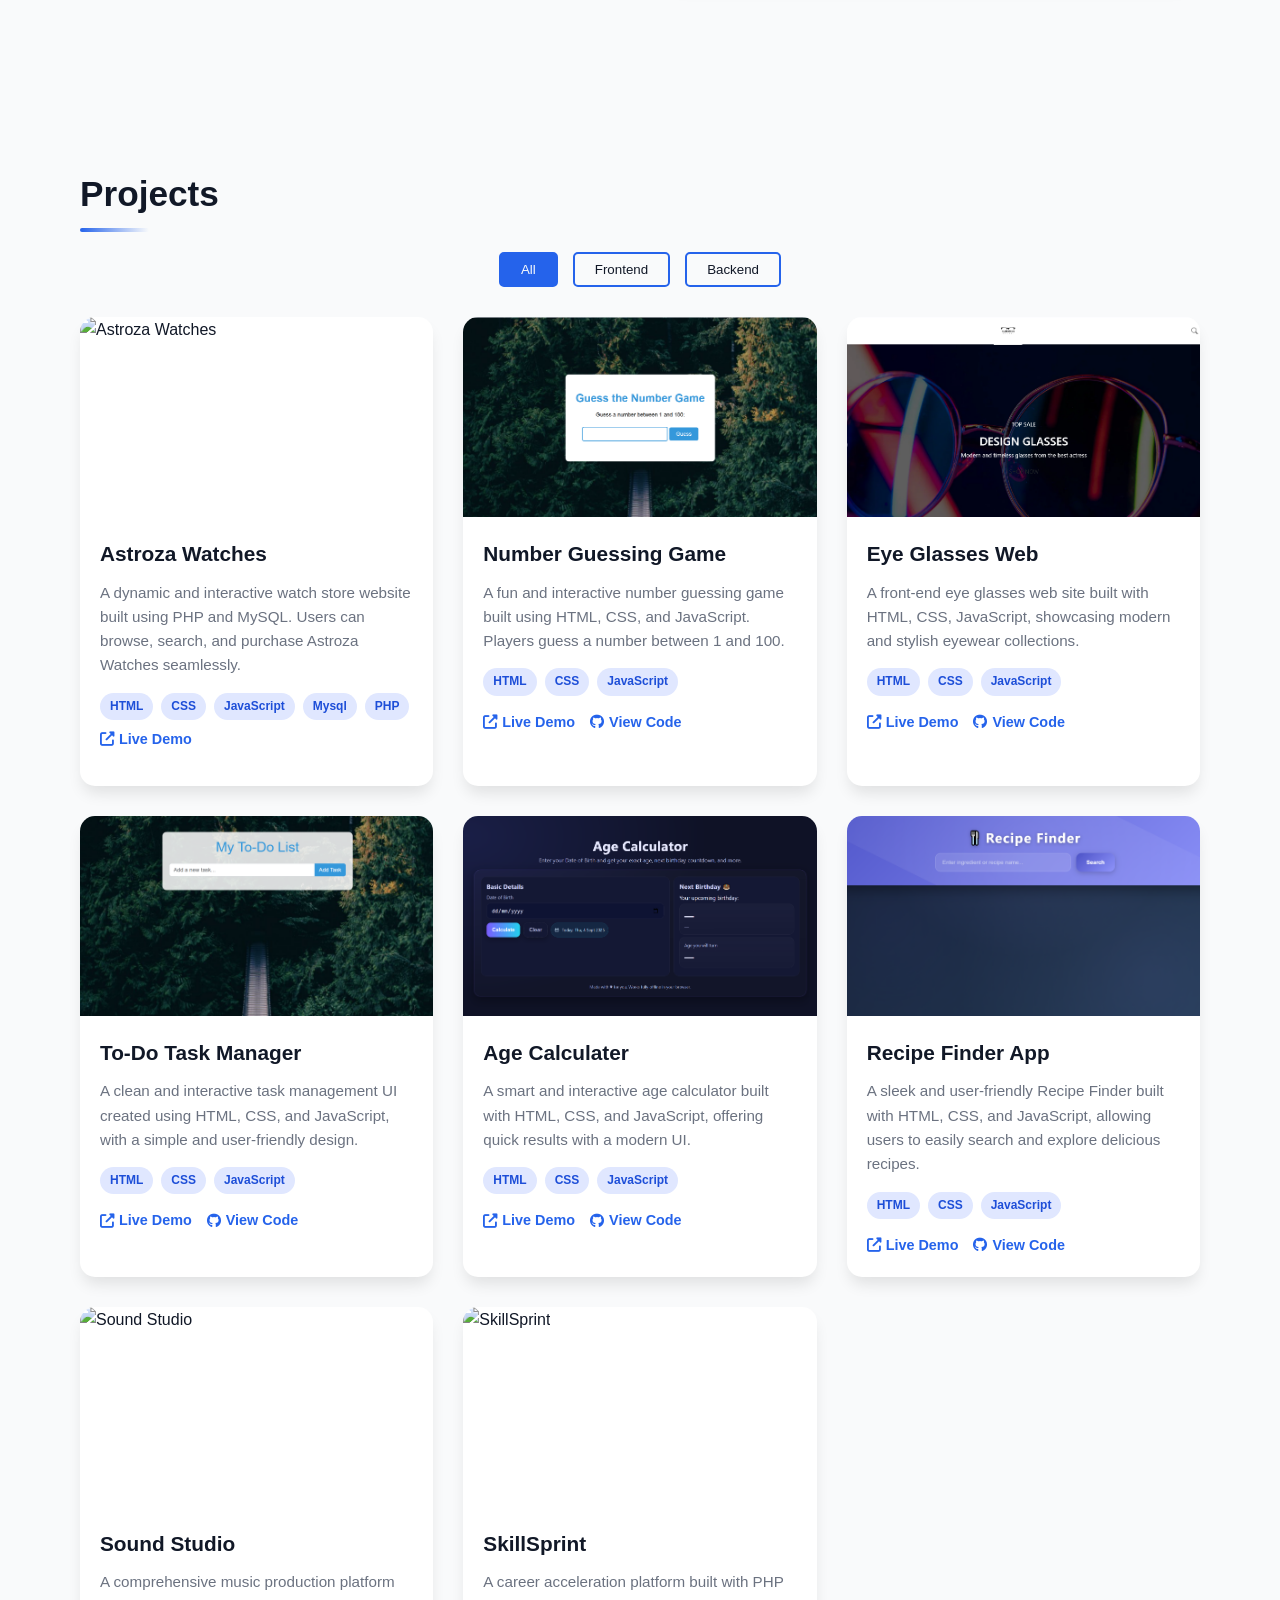
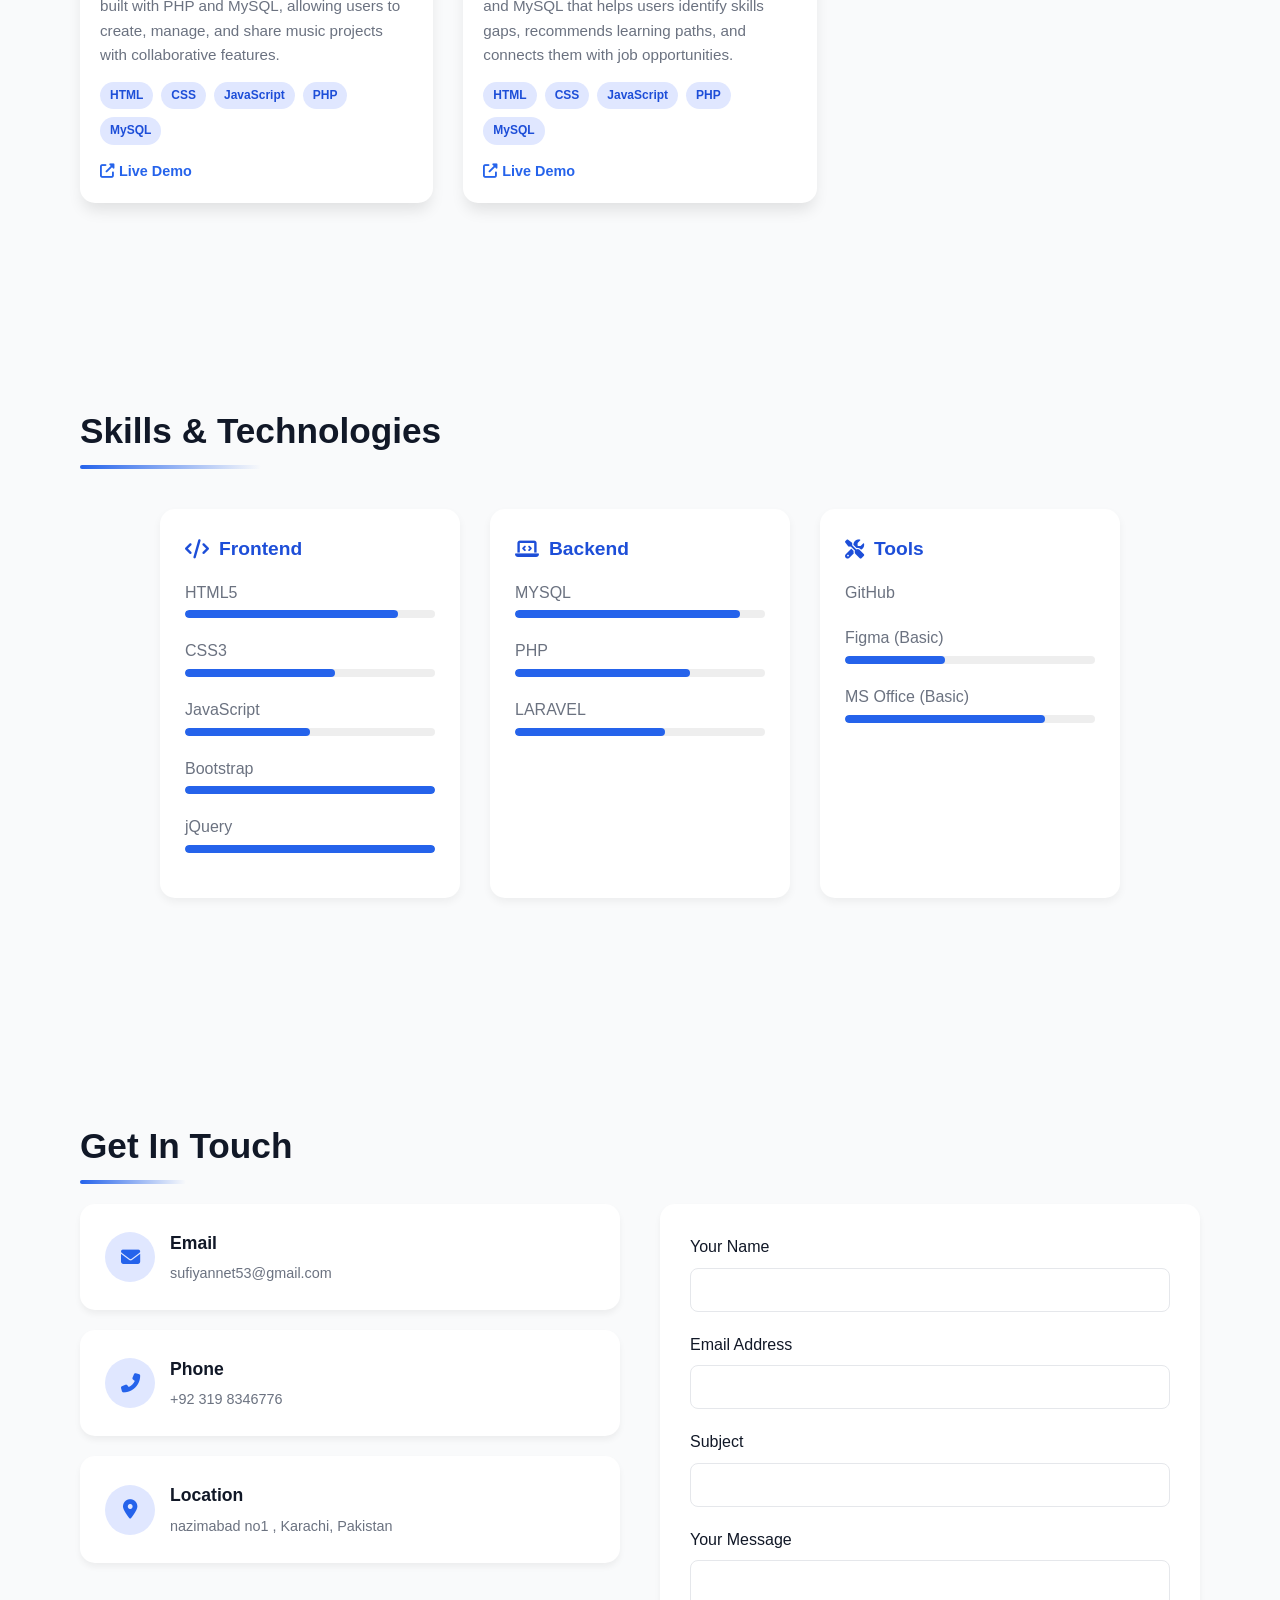
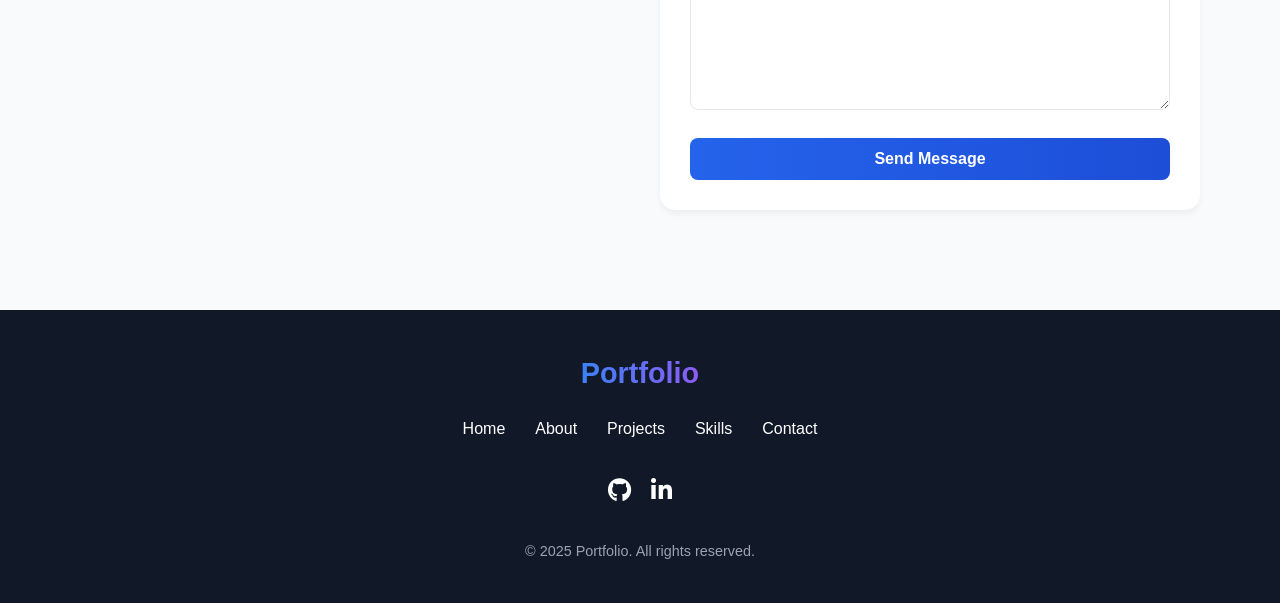
==== commit e46fa805: "Update index.html" ====
--- a/index.html
+++ b/index.html
@@ -1,1157 +1,1268 @@
 <!DOCTYPE html>
 <html lang="en">
-  <head>
-    <meta charset="UTF-8" />
-    <meta name="viewport" content="width=device-width, initial-scale=1.0" />
-    <title>Portfolio</title>
-    <link rel="shortcut icon" href="" type="image/x-icon" />
-    <link
-      rel="stylesheet"
-      href="https://cdnjs.cloudflare.com/ajax/libs/font-awesome/6.4.0/css/all.min.css"
-    />
-    <style>
-      :root {
-        --primary: #2563eb;
-        --primary-dark: #1d4ed8;
-        --dark: #111827;
-        --light: #f9fafb;
-        --gray: #6b7280;
-        --success: #10b981;
-      }
-
-      * {
-        margin: 0;
-        padding: 0;
-        box-sizing: border-box;
-      }
-
-      body {
-        font-family: "Inter", -apple-system, BlinkMacSystemFont, "Segoe UI",
-          sans-serif;
-        line-height: 1.6;
-        background-color: var(--light);
-        color: var(--dark);
-        scroll-behavior: smooth;
-      }
-
-      ::-webkit-scrollbar {
-        width: 8px;
-      }
-      ::-webkit-scrollbar-track {
-        background: var(--light);
-      }
-      ::-webkit-scrollbar-thumb {
-        background: var(--primary);
-        border-radius: 4px;
-      }
-      ::-webkit-scrollbar-thumb:hover {
-        background: var(--primary-dark);
-      }
-
-      header {
-        background-color: rgba(17, 24, 39, 0.9);
-        color: var(--light);
-        padding: 20px 40px;
-        display: flex;
-        justify-content: space-between;
-        align-items: center;
+
+<head>
+  <meta charset="UTF-8" />
+  <meta name="viewport" content="width=device-width, initial-scale=1.0" />
+  <title>Portfolio</title>
+  <link rel="shortcut icon" href="" type="image/x-icon" />
+  <link rel="stylesheet" href="https://cdnjs.cloudflare.com/ajax/libs/font-awesome/6.4.0/css/all.min.css" />
+  <style>
+    :root {
+      --primary: #2563eb;
+      --primary-dark: #1d4ed8;
+      --dark: #111827;
+      --light: #f9fafb;
+      --gray: #6b7280;
+      --success: #10b981;
+    }
+
+    .project-filter {
+      display: flex;
+      justify-content: center;
+      gap: 15px;
+      margin-bottom: 30px;
+    }
+
+    .filter-btn {
+      padding: 8px 20px;
+      background-color: var(--light);
+      color: var(--dark);
+      border: 2px solid var(--primary);
+      border-radius: 5px;
+      cursor: pointer;
+      font-weight: 500;
+      transition: all 0.3s ease;
+    }
+
+    .filter-btn:hover {
+      background-color: var(--primary);
+      color: var(--light);
+    }
+
+    .filter-btn.active {
+      background-color: var(--primary);
+      color: var(--light);
+    }
+
+    * {
+      margin: 0;
+      padding: 0;
+      box-sizing: border-box;
+    }
+
+    body {
+      font-family: "Inter", -apple-system, BlinkMacSystemFont, "Segoe UI",
+        sans-serif;
+      line-height: 1.6;
+      background-color: var(--light);
+      color: var(--dark);
+      scroll-behavior: smooth;
+    }
+
+    ::-webkit-scrollbar {
+      width: 8px;
+    }
+
+    ::-webkit-scrollbar-track {
+      background: var(--light);
+    }
+
+    ::-webkit-scrollbar-thumb {
+      background: var(--primary);
+      border-radius: 4px;
+    }
+
+    ::-webkit-scrollbar-thumb:hover {
+      background: var(--primary-dark);
+    }
+
+    header {
+      background-color: rgba(17, 24, 39, 0.9);
+      color: var(--light);
+      padding: 20px 40px;
+      display: flex;
+      justify-content: space-between;
+      align-items: center;
+      position: fixed;
+      width: 100%;
+      top: 0;
+      z-index: 100;
+      backdrop-filter: blur(10px);
+      box-shadow: 0 4px 6px rgba(0, 0, 0, 0.1);
+      transition: all 0.3s ease;
+    }
+
+    header.scrolled {
+      padding: 15px 40px;
+      box-shadow: 0 2px 10px rgba(0, 0, 0, 0.2);
+    }
+
+    .logo {
+      font-size: 1.5rem;
+      font-weight: 700;
+      background: linear-gradient(90deg, #3b82f6, #8b5cf6);
+      -webkit-background-clip: text;
+      background-clip: text;
+      color: transparent;
+      transition: all 0.3s ease;
+    }
+
+    header.scrolled .logo {
+      font-size: 1.3rem;
+    }
+
+    nav ul {
+      display: flex;
+      list-style: none;
+      gap: 30px;
+    }
+
+    nav ul li a {
+      color: var(--light);
+      text-decoration: none;
+      font-weight: 500;
+      position: relative;
+      transition: all 0.3s ease;
+      padding: 5px 0;
+    }
+
+    nav ul li a::after {
+      content: "";
+      position: absolute;
+      width: 0;
+      height: 2px;
+      bottom: 0;
+      left: 0;
+      background-color: var(--primary);
+      transition: width 0.3s ease;
+    }
+
+    nav ul li a:hover::after {
+      width: 100%;
+    }
+
+    nav ul li a:hover {
+      color: var(--primary);
+    }
+
+    .menu-toggle {
+      display: none;
+      font-size: 1.5rem;
+      cursor: pointer;
+      color: var(--light);
+      transition: all 0.3s ease;
+    }
+
+    .menu-toggle:hover {
+      color: var(--primary);
+    }
+
+    section {
+      padding: 100px 40px;
+      max-width: 1200px;
+      margin: auto;
+    }
+
+    section h2 {
+      font-size: 2.2rem;
+      margin-bottom: 30px;
+      position: relative;
+      display: inline-block;
+    }
+
+    section h2::after {
+      content: "";
+      position: absolute;
+      width: 50%;
+      height: 4px;
+      bottom: -10px;
+      left: 0;
+      background: linear-gradient(90deg, var(--primary), transparent);
+      border-radius: 2px;
+    }
+
+    .hero {
+      text-align: center;
+      padding: 180px 40px 120px;
+      position: relative;
+      overflow: hidden;
+    }
+
+    .hero::before {
+      content: "";
+      position: absolute;
+      top: 0;
+      left: 0;
+      width: 100%;
+      height: 100%;
+      background: linear-gradient(135deg,
+          rgba(37, 99, 235, 0.1) 0%,
+          rgba(29, 78, 216, 0.05) 100%);
+      z-index: -1;
+    }
+
+    .hero-content {
+      max-width: 800px;
+      margin: 0 auto;
+      position: relative;
+    }
+
+    .hero h1 {
+      font-size: 3.5rem;
+      margin-bottom: 20px;
+      line-height: 1.2;
+      background: linear-gradient(90deg, #111827, #2563eb);
+      -webkit-background-clip: text;
+      background-clip: text;
+      color: transparent;
+      animation: fadeInUp 1s ease;
+    }
+
+    .hero p {
+      font-size: 1.3rem;
+      color: var(--gray);
+      margin-bottom: 30px;
+      animation: fadeInUp 1s ease 0.2s forwards;
+      opacity: 0;
+    }
+
+    .cta-button {
+      display: inline-block;
+      background: linear-gradient(90deg, var(--primary), var(--primary-dark));
+      color: white;
+      padding: 12px 30px;
+      border-radius: 50px;
+      text-decoration: none;
+      font-weight: 600;
+      box-shadow: 0 4px 15px rgba(37, 99, 235, 0.3);
+      transition: all 0.3s ease;
+      animation: fadeInUp 1s ease 0.4s forwards;
+      opacity: 0;
+      border: none;
+      cursor: pointer;
+      font-size: 1rem;
+    }
+
+    .cta-button:hover {
+      transform: translateY(-3px);
+      box-shadow: 0 6px 20px rgba(37, 99, 235, 0.4);
+    }
+
+    .social-links {
+      display: flex;
+      justify-content: center;
+      gap: 20px;
+      margin-top: 40px;
+      animation: fadeInUp 1s ease 0.6s forwards;
+      opacity: 0;
+    }
+
+    .social-links a {
+      color: var(--dark);
+      font-size: 1.5rem;
+      transition: all 0.3s ease;
+    }
+
+    .social-links a:hover {
+      color: var(--primary);
+      transform: translateY(-3px);
+    }
+
+    .about-content {
+      display: grid;
+      grid-template-columns: 1fr 1fr;
+      gap: 40px;
+      align-items: center;
+
+      .about-text p {
+        margin-bottom: 20px;
+        color: var(--gray);
+        line-height: 1.7;
+      }
+
+      .about-image {
+        position: relative;
+        border-radius: 20px;
+        overflow: hidden;
+        box-shadow: 0 20px 25px -5px rgba(0, 0, 0, 0.1),
+          0 10px 10px -5px rgba(0, 0, 0, 0.04);
+        transition: all 0.5s ease;
+
+        &:hover {
+          transform: translateY(-10px);
+          box-shadow: 0 25px 50px -12px rgba(0, 0, 0, 0.25);
+        }
+
+        img {
+          width: 100%;
+          height: auto;
+          display: block;
+          border-radius: 20px;
+        }
+
+        &::before {
+          content: "";
+          position: absolute;
+          top: 0;
+          left: 0;
+          width: 100%;
+          height: 100%;
+          background: linear-gradient(to right,
+              rgba(0, 0, 0, 0.7),
+              rgba(0, 0, 0, 0.3));
+          border-radius: 20px;
+          pointer-events: none;
+          transition: background 0.3s ease;
+        }
+
+        &:hover::before {
+          background: linear-gradient(to right,
+              rgba(0, 0, 0, 0.85),
+              rgba(0, 0, 0, 0.5));
+        }
+      }
+    }
+
+    .projects {
+      display: grid;
+      grid-template-columns: repeat(auto-fill, minmax(350px, 1fr));
+      gap: 30px;
+    }
+
+    .project {
+      background-color: white;
+      border-radius: 15px;
+      overflow: hidden;
+      box-shadow: 0 10px 15px -3px rgba(0, 0, 0, 0.1);
+      transition: all 0.3s ease;
+      position: relative;
+    }
+
+    .project:hover {
+      transform: translateY(-10px);
+      box-shadow: 0 20px 25px -5px rgba(0, 0, 0, 0.1);
+    }
+
+    .project-image {
+      height: 200px;
+      overflow: hidden;
+    }
+
+    .project-image img {
+      width: 100%;
+      height: 100%;
+      object-fit: cover;
+      transition: transform 0.5s ease;
+    }
+
+    .project:hover .project-image img {
+      transform: scale(1.1);
+    }
+
+    .project-content {
+      padding: 20px;
+    }
+
+    .project h3 {
+      font-size: 1.3rem;
+      margin-bottom: 10px;
+      color: var(--dark);
+    }
+
+    .project p {
+      color: var(--gray);
+      margin-bottom: 15px;
+      font-size: 0.95rem;
+    }
+
+    .project-tags {
+      display: flex;
+      flex-wrap: wrap;
+      gap: 8px;
+      margin-bottom: 15px;
+    }
+
+    .project-tag {
+      background-color: #e0e7ff;
+      color: var(--primary-dark);
+      padding: 4px 10px;
+      border-radius: 50px;
+      font-size: 0.75rem;
+      font-weight: 600;
+    }
+
+    .project-links {
+      display: flex;
+      gap: 15px;
+    }
+
+    .project-link {
+      display: inline-flex;
+      align-items: center;
+      gap: 5px;
+      color: var(--primary);
+      text-decoration: none;
+      font-weight: 600;
+      font-size: 0.9rem;
+      transition: all 0.3s ease;
+    }
+
+    .project-link:hover {
+      color: var(--primary-dark);
+    }
+
+    .skills-container {
+      max-width: 1000px;
+      margin: 0 auto;
+      display: grid;
+      grid-template-columns: repeat(auto-fit, minmax(280px, 1fr));
+      gap: 30px;
+      padding: 20px;
+    }
+
+    .skill-category {
+      background-color: white;
+      padding: 25px;
+      border-radius: 15px;
+      box-shadow: 0 4px 8px rgba(0, 0, 0, 0.05);
+      transition: all 0.3s ease;
+    }
+
+    .skill-category:hover {
+      transform: translateY(-5px);
+      box-shadow: 0 10px 15px rgba(0, 0, 0, 0.1);
+    }
+
+    .skill-category h3 {
+      font-size: 1.2rem;
+      margin-bottom: 15px;
+      display: flex;
+      align-items: center;
+      gap: 10px;
+      color: var(--primary-dark);
+    }
+
+    .skill-category ul {
+      list-style: none;
+      padding: 0;
+    }
+
+    .skill-category li {
+      margin-bottom: 20px;
+      font-weight: 500;
+      color: var(--gray);
+    }
+
+    .progress-bar {
+      background: #eee;
+      height: 8px;
+      border-radius: 6px;
+      margin-top: 5px;
+      overflow: hidden;
+    }
+
+    .progress-bar span {
+      display: block;
+      height: 100%;
+      background-color: var(--primary);
+      border-radius: 6px;
+      transition: width 0.5s ease;
+    }
+
+    .contact-container {
+      display: grid;
+      grid-template-columns: 1fr 1fr;
+      gap: 40px;
+    }
+
+    .contact-info {
+      display: flex;
+      flex-direction: column;
+      gap: 20px;
+    }
+
+    .contact-card {
+      background-color: white;
+      padding: 25px;
+      border-radius: 15px;
+      box-shadow: 0 4px 6px rgba(0, 0, 0, 0.05);
+      transition: all 0.3s ease;
+      display: flex;
+      align-items: center;
+      gap: 15px;
+    }
+
+    .contact-card:hover {
+      transform: translateY(-5px);
+      box-shadow: 0 10px 15px rgba(0, 0, 0, 0.1);
+    }
+
+    .contact-icon {
+      width: 50px;
+      height: 50px;
+      background-color: #e0e7ff;
+      border-radius: 50%;
+      display: flex;
+      align-items: center;
+      justify-content: center;
+      color: var(--primary);
+      font-size: 1.2rem;
+    }
+
+    .contact-text h3 {
+      font-size: 1.1rem;
+      margin-bottom: 5px;
+      color: var(--dark);
+    }
+
+    .contact-text p {
+      color: var(--gray);
+      font-size: 0.9rem;
+    }
+
+    form {
+      background: white;
+      padding: 30px;
+      border-radius: 15px;
+      box-shadow: 0 4px 6px rgba(0, 0, 0, 0.05);
+    }
+
+    .form-group {
+      margin-bottom: 20px;
+    }
+
+    form label {
+      display: block;
+      margin-bottom: 8px;
+      font-weight: 500;
+      color: var(--dark);
+    }
+
+    form input,
+    form textarea {
+      width: 100%;
+      padding: 12px 15px;
+      border: 1px solid #e5e7eb;
+      border-radius: 8px;
+      font-size: 1rem;
+      transition: all 0.3s ease;
+    }
+
+    form input:focus,
+    form textarea:focus {
+      outline: none;
+      border-color: var(--primary);
+      box-shadow: 0 0 0 3px rgba(37, 99, 235, 0.1);
+    }
+
+    form textarea {
+      min-height: 150px;
+      resize: vertical;
+    }
+
+    form button {
+      background: linear-gradient(90deg, var(--primary), var(--primary-dark));
+      color: white;
+      padding: 12px 30px;
+      border: none;
+      border-radius: 8px;
+      font-weight: 600;
+      cursor: pointer;
+      transition: all 0.3s ease;
+      width: 100%;
+      font-size: 1rem;
+    }
+
+    form button:hover {
+      transform: translateY(-2px);
+      box-shadow: 0 5px 15px rgba(37, 99, 235, 0.3);
+    }
+
+    footer {
+      background-color: var(--dark);
+      color: white;
+      padding: 40px;
+      text-align: center;
+    }
+
+    .footer-content {
+      max-width: 800px;
+      margin: 0 auto;
+    }
+
+    .footer-logo {
+      font-size: 1.8rem;
+      font-weight: 700;
+      margin-bottom: 20px;
+      background: linear-gradient(90deg, #3b82f6, #8b5cf6);
+      -webkit-background-clip: text;
+      background-clip: text;
+      color: transparent;
+      display: inline-block;
+    }
+
+    .footer-links {
+      display: flex;
+      justify-content: center;
+      gap: 30px;
+      margin-bottom: 30px;
+    }
+
+    .footer-links a {
+      color: white;
+      text-decoration: none;
+      transition: all 0.3s ease;
+    }
+
+    .footer-links a:hover {
+      color: var(--primary);
+    }
+
+    .footer-social {
+      display: flex;
+      justify-content: center;
+      gap: 20px;
+      margin-bottom: 30px;
+    }
+
+    .footer-social a {
+      color: white;
+      font-size: 1.5rem;
+      transition: all 0.3s ease;
+    }
+
+    .footer-social a:hover {
+      color: var(--primary);
+      transform: translateY(-3px);
+    }
+
+    .copyright {
+      color: #9ca3af;
+      font-size: 0.9rem;
+    }
+
+    @keyframes fadeInUp {
+      from {
+        opacity: 0;
+        transform: translateY(20px);
+      }
+
+      to {
+        opacity: 1;
+        transform: translateY(0);
+      }
+    }
+
+    @keyframes float {
+
+      0%,
+      100% {
+        transform: translateY(0);
+      }
+
+      50% {
+        transform: translateY(-10px);
+      }
+    }
+
+    .floating {
+      animation: float 3s ease-in-out infinite;
+    }
+
+    @media (max-width: 1024px) {
+
+      .about-content,
+      .contact-container {
+        grid-template-columns: 1fr;
+      }
+
+      .about-image {
+        order: -1;
+      }
+    }
+
+    @media (max-width: 768px) {
+      section {
+        padding: 80px 20px;
+      }
+
+      .hero {
+        padding: 150px 20px 80px;
+      }
+
+      .hero h1 {
+        font-size: 2.5rem;
+      }
+
+      nav ul {
+        display: none;
+        flex-direction: column;
+        background-color: rgba(17, 24, 39, 0.95);
+        padding: 20px;
         position: fixed;
-        width: 100%;
-        top: 0;
-        z-index: 100;
-        backdrop-filter: blur(10px);
-        box-shadow: 0 4px 6px rgba(0, 0, 0, 0.1);
-        transition: all 0.3s ease;
-      }
-
-      header.scrolled {
-        padding: 15px 40px;
-        box-shadow: 0 2px 10px rgba(0, 0, 0, 0.2);
-      }
-
-      .logo {
-        font-size: 1.5rem;
-        font-weight: 700;
-        background: linear-gradient(90deg, #3b82f6, #8b5cf6);
-        -webkit-background-clip: text;
-        background-clip: text;
-        color: transparent;
-        transition: all 0.3s ease;
-      }
-
-      header.scrolled .logo {
-        font-size: 1.3rem;
-      }
-
-      nav ul {
-        display: flex;
-        list-style: none;
-        gap: 30px;
-      }
-
-      nav ul li a {
-        color: var(--light);
-        text-decoration: none;
-        font-weight: 500;
-        position: relative;
-        transition: all 0.3s ease;
-        padding: 5px 0;
-      }
-
-      nav ul li a::after {
-        content: "";
-        position: absolute;
-        width: 0;
-        height: 2px;
-        bottom: 0;
-        left: 0;
-        background-color: var(--primary);
-        transition: width 0.3s ease;
-      }
-
-      nav ul li a:hover::after {
-        width: 100%;
-      }
-
-      nav ul li a:hover {
-        color: var(--primary);
-      }
-
-      .menu-toggle {
-        display: none;
-        font-size: 1.5rem;
-        cursor: pointer;
-        color: var(--light);
-        transition: all 0.3s ease;
-      }
-
-      .menu-toggle:hover {
-        color: var(--primary);
-      }
-
-      section {
-        padding: 100px 40px;
-        max-width: 1200px;
-        margin: auto;
-      }
-
-      section h2 {
-        font-size: 2.2rem;
-        margin-bottom: 30px;
-        position: relative;
-        display: inline-block;
-      }
-
-      section h2::after {
-        content: "";
-        position: absolute;
-        width: 50%;
-        height: 4px;
-        bottom: -10px;
-        left: 0;
-        background: linear-gradient(90deg, var(--primary), transparent);
-        border-radius: 2px;
-      }
-
-      .hero {
-        text-align: center;
-        padding: 180px 40px 120px;
-        position: relative;
-        overflow: hidden;
-      }
-
-      .hero::before {
-        content: "";
-        position: absolute;
-        top: 0;
+        top: 80px;
         left: 0;
         width: 100%;
-        height: 100%;
-        background: linear-gradient(
-          135deg,
-          rgba(37, 99, 235, 0.1) 0%,
-          rgba(29, 78, 216, 0.05) 100%
-        );
-        z-index: -1;
-      }
-
-      .hero-content {
-        max-width: 800px;
-        margin: 0 auto;
-        position: relative;
-      }
-
-      .hero h1 {
-        font-size: 3.5rem;
-        margin-bottom: 20px;
-        line-height: 1.2;
-        background: linear-gradient(90deg, #111827, #2563eb);
-        -webkit-background-clip: text;
-        background-clip: text;
-        color: transparent;
-        animation: fadeInUp 1s ease;
-      }
-
-      .hero p {
-        font-size: 1.3rem;
-        color: var(--gray);
-        margin-bottom: 30px;
-        animation: fadeInUp 1s ease 0.2s forwards;
-        opacity: 0;
-      }
-
-      .cta-button {
-        display: inline-block;
-        background: linear-gradient(90deg, var(--primary), var(--primary-dark));
-        color: white;
-        padding: 12px 30px;
-        border-radius: 50px;
-        text-decoration: none;
-        font-weight: 600;
-        box-shadow: 0 4px 15px rgba(37, 99, 235, 0.3);
-        transition: all 0.3s ease;
-        animation: fadeInUp 1s ease 0.4s forwards;
-        opacity: 0;
-        border: none;
-        cursor: pointer;
-        font-size: 1rem;
-      }
-
-      .cta-button:hover {
-        transform: translateY(-3px);
-        box-shadow: 0 6px 20px rgba(37, 99, 235, 0.4);
-      }
-
-      .social-links {
-        display: flex;
-        justify-content: center;
-        gap: 20px;
-        margin-top: 40px;
-        animation: fadeInUp 1s ease 0.6s forwards;
-        opacity: 0;
-      }
-
-      .social-links a {
-        color: var(--dark);
-        font-size: 1.5rem;
-        transition: all 0.3s ease;
-      }
-
-      .social-links a:hover {
-        color: var(--primary);
-        transform: translateY(-3px);
-      }
-
-      .about-content {
-        display: grid;
-        grid-template-columns: 1fr 1fr;
-        gap: 40px;
-        align-items: center;
-
-        .about-text p {
-          margin-bottom: 20px;
-          color: var(--gray);
-          line-height: 1.7;
-        }
-
-        .about-image {
-          position: relative;
-          border-radius: 20px;
-          overflow: hidden;
-          box-shadow: 0 20px 25px -5px rgba(0, 0, 0, 0.1),
-            0 10px 10px -5px rgba(0, 0, 0, 0.04);
-          transition: all 0.5s ease;
-
-          &:hover {
-            transform: translateY(-10px);
-            box-shadow: 0 25px 50px -12px rgba(0, 0, 0, 0.25);
-          }
-
-          img {
-            width: 100%;
-            height: auto;
-            display: block;
-            border-radius: 20px;
-          }
-
-          &::before {
-            content: "";
-            position: absolute;
-            top: 0;
-            left: 0;
-            width: 100%;
-            height: 100%;
-            background: linear-gradient(
-              to right,
-              rgba(0, 0, 0, 0.7),
-              rgba(0, 0, 0, 0.3)
-            );
-            border-radius: 20px;
-            pointer-events: none;
-            transition: background 0.3s ease;
-          }
-
-          &:hover::before {
-            background: linear-gradient(
-              to right,
-              rgba(0, 0, 0, 0.85),
-              rgba(0, 0, 0, 0.5)
-            );
-          }
-        }
-      }
-
-      .projects {
-        display: grid;
-        grid-template-columns: repeat(auto-fill, minmax(350px, 1fr));
-        gap: 30px;
-      }
-
-      .project {
-        background-color: white;
-        border-radius: 15px;
-        overflow: hidden;
-        box-shadow: 0 10px 15px -3px rgba(0, 0, 0, 0.1);
-        transition: all 0.3s ease;
-        position: relative;
-      }
-
-      .project:hover {
-        transform: translateY(-10px);
-        box-shadow: 0 20px 25px -5px rgba(0, 0, 0, 0.1);
-      }
-
-      .project-image {
-        height: 200px;
-        overflow: hidden;
-      }
-
-      .project-image img {
-        width: 100%;
-        height: 100%;
-        object-fit: cover;
-        transition: transform 0.5s ease;
-      }
-
-      .project:hover .project-image img {
-        transform: scale(1.1);
-      }
-
-      .project-content {
-        padding: 20px;
-      }
-
-      .project h3 {
-        font-size: 1.3rem;
-        margin-bottom: 10px;
-        color: var(--dark);
-      }
-
-      .project p {
-        color: var(--gray);
-        margin-bottom: 15px;
-        font-size: 0.95rem;
-      }
-
-      .project-tags {
-        display: flex;
-        flex-wrap: wrap;
-        gap: 8px;
-        margin-bottom: 15px;
-      }
-
-      .project-tag {
-        background-color: #e0e7ff;
-        color: var(--primary-dark);
-        padding: 4px 10px;
-        border-radius: 50px;
-        font-size: 0.75rem;
-        font-weight: 600;
-      }
-
-      .project-links {
-        display: flex;
-        gap: 15px;
-      }
-
-      .project-link {
-        display: inline-flex;
-        align-items: center;
-        gap: 5px;
-        color: var(--primary);
-        text-decoration: none;
-        font-weight: 600;
-        font-size: 0.9rem;
-        transition: all 0.3s ease;
-      }
-
-      .project-link:hover {
-        color: var(--primary-dark);
-      }
-      .skills-container {
-        max-width: 1000px;
-        margin: 0 auto;
-        display: grid;
-        grid-template-columns: repeat(auto-fit, minmax(280px, 1fr));
-        gap: 30px;
-        padding: 20px;
-      }
-
-      .skill-category {
-        background-color: white;
-        padding: 25px;
-        border-radius: 15px;
-        box-shadow: 0 4px 8px rgba(0, 0, 0, 0.05);
-        transition: all 0.3s ease;
-      }
-
-      .skill-category:hover {
-        transform: translateY(-5px);
-        box-shadow: 0 10px 15px rgba(0, 0, 0, 0.1);
-      }
-
-      .skill-category h3 {
-        font-size: 1.2rem;
-        margin-bottom: 15px;
-        display: flex;
-        align-items: center;
-        gap: 10px;
-        color: var(--primary-dark);
-      }
-
-      .skill-category ul {
-        list-style: none;
-        padding: 0;
-      }
-
-      .skill-category li {
-        margin-bottom: 20px;
-        font-weight: 500;
-        color: var(--gray);
-      }
-
-      .progress-bar {
-        background: #eee;
-        height: 8px;
-        border-radius: 6px;
-        margin-top: 5px;
-        overflow: hidden;
-      }
-
-      .progress-bar span {
-        display: block;
-        height: 100%;
-        background-color: var(--primary);
-        border-radius: 6px;
-        transition: width 0.5s ease;
-      }
-
-      .contact-container {
-        display: grid;
-        grid-template-columns: 1fr 1fr;
-        gap: 40px;
-      }
-
-      .contact-info {
-        display: flex;
-        flex-direction: column;
-        gap: 20px;
-      }
-
-      .contact-card {
-        background-color: white;
-        padding: 25px;
-        border-radius: 15px;
-        box-shadow: 0 4px 6px rgba(0, 0, 0, 0.05);
-        transition: all 0.3s ease;
-        display: flex;
-        align-items: center;
-        gap: 15px;
-      }
-
-      .contact-card:hover {
-        transform: translateY(-5px);
-        box-shadow: 0 10px 15px rgba(0, 0, 0, 0.1);
-      }
-
-      .contact-icon {
-        width: 50px;
-        height: 50px;
-        background-color: #e0e7ff;
-        border-radius: 50%;
-        display: flex;
+        height: calc(100vh - 80px);
         align-items: center;
         justify-content: center;
-        color: var(--primary);
-        font-size: 1.2rem;
-      }
-
-      .contact-text h3 {
-        font-size: 1.1rem;
-        margin-bottom: 5px;
-        color: var(--dark);
-      }
-
-      .contact-text p {
-        color: var(--gray);
-        font-size: 0.9rem;
-      }
-
-      form {
-        background: white;
-        padding: 30px;
-        border-radius: 15px;
-        box-shadow: 0 4px 6px rgba(0, 0, 0, 0.05);
-      }
-
-      .form-group {
-        margin-bottom: 20px;
-      }
-
-      form label {
+        gap: 30px;
+        backdrop-filter: blur(10px);
+        transition: all 0.3s ease;
+      }
+
+      nav ul.active {
+        display: flex;
+      }
+
+      .menu-toggle {
         display: block;
-        margin-bottom: 8px;
-        font-weight: 500;
-        color: var(--dark);
-      }
-
-      form input,
-      form textarea {
-        width: 100%;
-        padding: 12px 15px;
-        border: 1px solid #e5e7eb;
-        border-radius: 8px;
-        font-size: 1rem;
-        transition: all 0.3s ease;
-      }
-
-      form input:focus,
-      form textarea:focus {
-        outline: none;
-        border-color: var(--primary);
-        box-shadow: 0 0 0 3px rgba(37, 99, 235, 0.1);
-      }
-
-      form textarea {
-        min-height: 150px;
-        resize: vertical;
-      }
-
-      form button {
-        background: linear-gradient(90deg, var(--primary), var(--primary-dark));
-        color: white;
-        padding: 12px 30px;
-        border: none;
-        border-radius: 8px;
-        font-weight: 600;
-        cursor: pointer;
-        transition: all 0.3s ease;
-        width: 100%;
-        font-size: 1rem;
-      }
-
-      form button:hover {
-        transform: translateY(-2px);
-        box-shadow: 0 5px 15px rgba(37, 99, 235, 0.3);
-      }
-
-      footer {
-        background-color: var(--dark);
-        color: white;
-        padding: 40px;
-        text-align: center;
-      }
-
-      .footer-content {
-        max-width: 800px;
-        margin: 0 auto;
-      }
-
-      .footer-logo {
+      }
+
+      .projects {
+        grid-template-columns: 1fr;
+      }
+    }
+
+    @media (max-width: 480px) {
+      header {
+        padding: 15px 20px;
+      }
+
+      .hero h1 {
+        font-size: 2rem;
+      }
+
+      section h2 {
         font-size: 1.8rem;
-        font-weight: 700;
-        margin-bottom: 20px;
-        background: linear-gradient(90deg, #3b82f6, #8b5cf6);
-        -webkit-background-clip: text;
-        background-clip: text;
-        color: transparent;
-        display: inline-block;
-      }
-
-      .footer-links {
-        display: flex;
-        justify-content: center;
-        gap: 30px;
-        margin-bottom: 30px;
-      }
-
-      .footer-links a {
-        color: white;
-        text-decoration: none;
-        transition: all 0.3s ease;
-      }
-
-      .footer-links a:hover {
-        color: var(--primary);
-      }
-
-      .footer-social {
-        display: flex;
-        justify-content: center;
-        gap: 20px;
-        margin-bottom: 30px;
-      }
-
-      .footer-social a {
-        color: white;
-        font-size: 1.5rem;
-        transition: all 0.3s ease;
-      }
-
-      .footer-social a:hover {
-        color: var(--primary);
-        transform: translateY(-3px);
-      }
-
-      .copyright {
-        color: #9ca3af;
-        font-size: 0.9rem;
-      }
-
-      @keyframes fadeInUp {
-        from {
-          opacity: 0;
-          transform: translateY(20px);
-        }
-        to {
-          opacity: 1;
-          transform: translateY(0);
-        }
-      }
-
-      @keyframes float {
-        0%,
-        100% {
-          transform: translateY(0);
-        }
-        50% {
-          transform: translateY(-10px);
-        }
-      }
-
-      .floating {
-        animation: float 3s ease-in-out infinite;
-      }
-
-      @media (max-width: 1024px) {
-        .about-content,
-        .contact-container {
-          grid-template-columns: 1fr;
-        }
-
-        .about-image {
-          order: -1;
-        }
-      }
-
-      @media (max-width: 768px) {
-        section {
-          padding: 80px 20px;
-        }
-
-        .hero {
-          padding: 150px 20px 80px;
-        }
-
-        .hero h1 {
-          font-size: 2.5rem;
-        }
-
-        nav ul {
-          display: none;
-          flex-direction: column;
-          background-color: rgba(17, 24, 39, 0.95);
-          padding: 20px;
-          position: fixed;
-          top: 80px;
-          left: 0;
-          width: 100%;
-          height: calc(100vh - 80px);
-          align-items: center;
-          justify-content: center;
-          gap: 30px;
-          backdrop-filter: blur(10px);
-          transition: all 0.3s ease;
-        }
-
-        nav ul.active {
-          display: flex;
-        }
-
-        .menu-toggle {
-          display: block;
-        }
-
-        .projects {
-          grid-template-columns: 1fr;
-        }
-      }
-
-      @media (max-width: 480px) {
-        header {
-          padding: 15px 20px;
-        }
-
-        .hero h1 {
-          font-size: 2rem;
-        }
-
-        section h2 {
-          font-size: 1.8rem;
-        }
-      }
-    </style>
-  </head>
-  <body>
-    <header id="header">
-      <div class="logo">Portfolio</div>
-      <div class="menu-toggle" onclick="toggleMenu()">
-        <i class="fas fa-bars"></i>
-      </div>
-      <nav>
-        <ul id="nav-links">
-          <li><a href="#home">Home</a></li>
-          <li><a href="#about">About</a></li>
-          <li><a href="#projects">Projects</a></li>
-          <li><a href="#skills">Skills</a></li>
-          <li><a href="#contact">Contact</a></li>
+      }
+    }
+  </style>
+</head>
+
+<body>
+  <header id="header">
+    <div class="logo">Portfolio</div>
+    <div class="menu-toggle" onclick="toggleMenu()">
+      <i class="fas fa-bars"></i>
+    </div>
+    <nav>
+      <ul id="nav-links">
+        <li><a href="#home">Home</a></li>
+        <li><a href="#about">About</a></li>
+        <li><a href="#projects">Projects</a></li>
+        <li><a href="#skills">Skills</a></li>
+        <li><a href="#contact">Contact</a></li>
+      </ul>
+    </nav>
+  </header>
+
+  <section class="hero" id="home">
+    <div class="hero-content">
+      <h1>Transforming Ideas Into Digital Reality</h1>
+      <p>
+        I craft exceptional digital experiences with modern web technologies.
+        Focused on responsive design, performance, and accessibility.
+      </p>
+      <a href="#contact" class="cta-button">Get In Touch</a>
+      <div class="social-links">
+        <a href="https://github.com/raza1361" aria-label="GitHub"><i class="fab fa-github"></i></a>
+        <a href="https://www.linkedin.com/in/muhammad-sufiyan-a01a2b349?utm_source=share&utm_campaign=share_via&utm_content=profile&utm_medium=android_app"
+          aria-label="LinkedIn"><i class="fab fa-linkedin-in"></i></a>
+      </div>
+    </div>
+  </section>
+
+  <section id="about">
+    <h2>About Me</h2>
+    <div class="about-content">
+      <div class="about-text">
+        <p>
+          I’m a front-end  Backend developer with hands-on experience in building
+          dynamic websites using HTML, CSS, JavaScript, Bootstrap, and Mysql PHP Laravel . I
+          enjoy turning complex problems into simple, elegant web interfaces.
+        </p>
+
+        <p>
+          My toolkit includes jQuery for interactivity, GitHub for version
+          control, and Figma for basic UI design workflows. I’m also familiar
+          with essential productivity tools like Microsoft Office, which helps
+          me stay organized and efficient in team environments.
+        </p>
+
+        <p>
+          I focus on writing clean, maintainable code and continuously
+          improving my skills to keep up with the fast-paced world of full stack
+          development.
+        </p>
+      </div>
+      <div class="about-image floating">
+        <img src="./images/hero.jpeg" alt="Developer working" />
+      </div>
+    </div>
+  </section>
+
+  <section id="projects">
+    <h2>Projects</h2>
+    <div class="project-filter">
+      <button class="filter-btn active" data-filter="all">All</button>
+      <button class="filter-btn" data-filter="frontend">Frontend</button>
+      <button class="filter-btn" data-filter="backend">Backend</button>
+    </div>
+    <div class="projects">
+      <div class="project" data-category="backend">
+        <div class="project-image">
+          <img src="./images/astroza.png" alt="Astroza Watches" />
+        </div>
+        <div class="project-content">
+          <h3>Astroza Watches</h3>
+          <p>
+            A dynamic and interactive watch store website built using PHP and MySQL. Users can browse, search, and
+            purchase Astroza Watches seamlessly.
+          </p>
+          <div class="project-tags">
+            <span class="project-tag">HTML</span>
+            <span class="project-tag">CSS</span>
+            <span class="project-tag">JavaScript</span>
+            <span class="project-tag">Mysql</span>
+            <span class="project-tag">PHP</span>
+            <div class="project-links">
+              <a href="https://astrozawatches.infinityfreeapp.com/
+" class="project-link"><i class="fas fa-external-link-alt"></i> Live Demo</a>
+            </div>
+          </div>
+        </div>
+      </div>
+
+      <div class="project" data-category="frontend">
+        <div class="project-image">
+          <img src="./images/guess.png" alt="Number Guessing Game" />
+        </div>
+        <div class="project-content">
+          <h3>Number Guessing Game</h3>
+          <p>
+            A fun and interactive number guessing game built using HTML, CSS,
+            and JavaScript. Players guess a number between 1
+            and 100.
+          </p>
+          <div class="project-tags">
+            <span class="project-tag">HTML</span>
+            <span class="project-tag">CSS</span>
+            <span class="project-tag">JavaScript</span>
+          </div>
+          <div class="project-links">
+            <a href="https://raza1361.github.io/number-guessing" class="project-link"><i
+                class="fas fa-external-link-alt"></i> Live Demo</a>
+            <a href="https://github.com/raza1361/number-guessing" class="project-link"><i class="fab fa-github"></i>
+              View Code</a>
+          </div>
+        </div>
+      </div>
+
+      <div class="project" data-category="frontend">
+        <div class="project-image">
+          <img src="./images/eyeglass.png" alt="Eye Glasses Web" />
+        </div>
+        <div class="project-content">
+          <h3>Eye Glasses Web</h3>
+          <p>
+            A front-end eye glasses web site built with HTML, CSS, JavaScript, showcasing modern and stylish eyewear
+            collections.
+          </p>
+          <div class="project-tags">
+            <span class="project-tag">HTML</span>
+            <span class="project-tag">CSS</span>
+            <span class="project-tag">JavaScript</span>
+          </div>
+          <div class="project-links">
+            <a href="https://raza1361.github.io/EyeGlassesWeb" class="project-link"><i
+                class="fas fa-external-link-alt"></i> Live Demo</a>
+            <a href="https://github.com/raza1361/EyeGlassesWeb" class="project-link"><i class="fab fa-github"></i> View
+              Code</a>
+          </div>
+        </div>
+      </div>
+
+      <div class="project" data-category="frontend">
+        <div class="project-image">
+          <img src="./images/todo.png" alt="Task Manager Project" />
+        </div>
+        <div class="project-content">
+          <h3>To-Do Task Manager</h3>
+          <p>
+            A clean and interactive task management UI created using HTML, CSS, and JavaScript, with a simple and
+            user-friendly design.
+          </p>
+          <div class="project-tags">
+            <span class="project-tag">HTML</span>
+            <span class="project-tag">CSS</span>
+            <span class="project-tag">JavaScript</span>
+
+          </div>
+          <div class="project-links">
+            <a href="https://raza1361.github.io/todo-list" class="project-link"><i class="fas fa-external-link-alt"></i>
+              Live Demo</a>
+            <a href="https://github.com/raza1361/todo-list" class="project-link"><i class="fab fa-github"></i> View
+              Code</a>
+          </div>
+        </div>
+      </div>
+
+      <div class="project" data-category="frontend">
+        <div class="project-image">
+          <img src="./images/age.png" alt="age Calculater" />
+        </div>
+        <div class="project-content">
+          <h3>Age Calculater</h3>
+          <p>
+            A smart and interactive age calculator built with HTML, CSS, and JavaScript, offering quick results with a
+            modern UI.
+          </p>
+          <div class="project-tags">
+            <span class="project-tag">HTML</span>
+            <span class="project-tag">CSS</span>
+            <span class="project-tag">JavaScript</span>
+          </div>
+          <div class="project-links">
+            <a href="https://raza1361.github.io/age-calculater" class="project-link"><i
+                class="fas fa-external-link-alt"></i> Live Demo</a>
+            <a href="https://github.com/raza1361/age-calculater" class="project-link"><i class="fab fa-github"></i> View
+              Code</a>
+          </div>
+        </div>
+      </div>
+
+      <div class="project" data-category="frontend">
+        <div class="project-image">
+          <img src="./images/recipe.png" alt="Recipe Finder App" />
+        </div>
+        <div class="project-content">
+          <h3>Recipe Finder App</h3>
+          <p>
+            A sleek and user-friendly Recipe Finder built with HTML, CSS, and JavaScript, allowing users to easily
+            search and explore delicious recipes.
+          </p>
+          <div class="project-tags">
+            <span class="project-tag">HTML</span>
+            <span class="project-tag">CSS</span>
+            <span class="project-tag">JavaScript</span>
+          </div>
+          <div class="project-links">
+            <a href="https://raza1361.github.io/recipe-founding-app" class="project-link"><i
+                class="fas fa-external-link-alt"></i> Live Demo</a>
+            <a href="https://github.com/raza1361/recipe-founding-app" class="project-link"><i class="fab fa-github"></i>
+              View Code</a>
+          </div>
+        </div>
+      </div>
+
+      <div class="project" data-category="backend">
+        <div class="project-image">
+          <img src="./images/soundstudio.png" alt="Sound Studio" />
+        </div>
+        <div class="project-content">
+          <h3>Sound Studio</h3>
+          <p>
+            A comprehensive music production platform built with PHP and MySQL, allowing users to create, manage, and
+            share music projects with collaborative features.
+          </p>
+          <div class="project-tags">
+            <span class="project-tag">HTML</span>
+            <span class="project-tag">CSS</span>
+            <span class="project-tag">JavaScript</span>
+            <span class="project-tag">PHP</span>
+            <span class="project-tag">MySQL</span>
+          </div>
+          <div class="project-links">
+            <a href="https://soundstudio.infinityfreeapp.com/" class="project-link"><i
+                class="fas fa-external-link-alt"></i> Live Demo</a>
+          </div>
+        </div>
+      </div>
+
+      <div class="project" data-category="backend">
+        <div class="project-image">
+          <img src="./images/skillsprint.png" alt="SkillSprint" />
+        </div>
+        <div class="project-content">
+          <h3>SkillSprint</h3>
+          <p>
+            A career acceleration platform built with PHP and MySQL that helps users identify skills gaps, recommends
+            learning paths, and connects them with job opportunities.
+          </p>
+          <div class="project-tags">
+            <span class="project-tag">HTML</span>
+            <span class="project-tag">CSS</span>
+            <span class="project-tag">JavaScript</span>
+            <span class="project-tag">PHP</span>
+            <span class="project-tag">MySQL</span>
+          </div>
+          <div class="project-links">
+            <a href="https://skillswrapx.infinityfreeapp.com/" class="project-link"><i
+                class="fas fa-external-link-alt"></i> Live Demo</a>
+          </div>
+        </div>
+      </div>
+    </div>
+  </section>
+
+  <section id="skills">
+    <h2>Skills & Technologies</h2>
+    <div class="skills-container">
+
+      <div class="skill-category">
+        <h3><i class="fas fa-code"></i> Frontend</h3>
+        <ul>
+          <li>
+            HTML5
+            <div class="progress-bar"><span style="width: 85%"></span></div>
+          </li>
+          <li>
+            CSS3
+            <div class="progress-bar"><span style="width: 60%"></span></div>
+          </li>
+          <li>
+            JavaScript
+            <div class="progress-bar"><span style="width: 50%"></span></div>
+          </li>
+          <li>
+            Bootstrap
+            <div class="progress-bar"><span style="width: 100%"></span></div>
+          </li>
+          <li>
+            jQuery
+            <div class="progress-bar"><span style="width: 100%"></span></div>
+          </li>
         </ul>
-      </nav>
-    </header>
-
-    <section class="hero" id="home">
-      <div class="hero-content">
-        <h1>Transforming Ideas Into Digital Reality</h1>
-        <p>
-          I craft exceptional digital experiences with modern web technologies.
-          Focused on responsive design, performance, and accessibility.
-        </p>
-        <a href="#contact" class="cta-button">Get In Touch</a>
-        <div class="social-links">
-          <a href="https://github.com/raza1361" aria-label="GitHub"
-            ><i class="fab fa-github"></i
-          ></a>
-          <a
-            href="https://www.linkedin.com/in/muhammad-sufiyan-a01a2b349?utm_source=share&utm_campaign=share_via&utm_content=profile&utm_medium=android_app"
-            aria-label="LinkedIn"
-            ><i class="fab fa-linkedin-in"></i
-          ></a>
-        </div>
-      </div>
-    </section>
-
-    <section id="about">
-      <h2>About Me</h2>
-      <div class="about-content">
-        <div class="about-text">
-          <p>
-            I’m a front-end developer with hands-on experience in building
-            responsive websites using HTML, CSS, JavaScript, and Bootstrap. I
-            enjoy turning complex problems into simple, elegant web interfaces.
-          </p>
-
-          <p>
-            My toolkit includes jQuery for interactivity, GitHub for version
-            control, and Figma for basic UI design workflows. I’m also familiar
-            with essential productivity tools like Microsoft Office, which helps
-            me stay organized and efficient in team environments.
-          </p>
-
-          <p>
-            I focus on writing clean, maintainable code and continuously
-            improving my skills to keep up with the fast-paced world of web
-            development.
-          </p>
-        </div>
-        <div class="about-image floating">
-          <img src="./images/hero.jpeg" alt="Developer working" />
-        </div>
-      </div>
-    </section>
-
-    <section id="projects">
-      <h2>Featured Projects</h2>
-      <div class="projects">
-        <div class="project">
-          <div class="project-image">
-            <img
-              src="./images/guess.png"
-              alt="Number Guessing Game"
-            />
-          </div>
-          <div class="project-content">
-            <h3>Number Guessing Game</h3>
-            <p>
-              A fun and interactive number guessing game built using HTML, CSS,
-              and JavaScript. Players guess a number between 1
-              and 100.
-            </p>
-            <div class="project-tags">
-              <span class="project-tag">HTML</span>
-              <span class="project-tag">CSS</span>
-              <span class="project-tag">JavaScript</span>
-            </div>
-            <div class="project-links">
-              <a href="https://raza1361.github.io/number-guessing" class="project-link"
-                ><i class="fas fa-external-link-alt"></i> Live Demo</a
-              >
-              <a
-                href="https://github.com/raza1361/number-guessing"
-                class="project-link"
-                ><i class="fab fa-github"></i> View Code</a
-              >
-            </div>
-          </div>
-        </div>
-
-        <div class="project">
-          <div class="project-image">
-            <img
-              src="./images/eyeglass.png"
-              alt="Eye Glasses Web"
-            />
-          </div>
-          <div class="project-content">
-            <h3>Eye Glasses Web</h3>
-            <p>
-              A front-end eye glasses web site built with HTML, CSS, JavaScript, showcasing modern and stylish eyewear collections.
-            </p>
-            <div class="project-tags">
-              <span class="project-tag">HTML</span>
-              <span class="project-tag">CSS</span>
-              <span class="project-tag">JavaScript</span>
-            </div>
-            <div class="project-links">
-              <a href="https://raza1361.github.io/EyeGlassesWeb" class="project-link"
-                ><i class="fas fa-external-link-alt"></i> Live Demo</a
-              >
-              <a
-                href="https://github.com/raza1361/EyeGlassesWeb"
-                class="project-link"
-                ><i class="fab fa-github"></i> View Code</a
-              >
-            </div>
-          </div>
-        </div>
-
-        <div class="project">
-          <div class="project-image">
-            <img
-              src="./images/todo.png"
-              alt="Task Manager Project"
-            />
-          </div>
-          <div class="project-content">
-            <h3>To-Do Task Manager</h3>
-            <p>
-             A clean and interactive task management UI created using HTML, CSS, and JavaScript, with a simple and user-friendly design.
-            </p>
-            <div class="project-tags">
-              <span class="project-tag">HTML</span>
-              <span class="project-tag">CSS</span>
-              <span class="project-tag">JavaScript</span>
-
-            </div>
-            <div class="project-links">
-              <a href="https://raza1361.github.io/todo-list" class="project-link"
-                ><i class="fas fa-external-link-alt"></i> Live Demo</a
-              >
-              <a
-                href="https://github.com/raza1361/todo-list"
-                class="project-link"
-                ><i class="fab fa-github"></i> View Code</a
-              >
-            </div>
-          </div>
-        </div>
-
-        <div class="project">
-          <div class="project-image">
-            <img
-              src="./images/age.png"
-              alt="age Calculater"
-            />
-          </div>
-          <div class="project-content">
-            <h3>Age Calculater</h3>
-            <p>
-             A smart and interactive age calculator built with HTML, CSS, and JavaScript, offering quick results with a modern UI.
-            </p>
-            <div class="project-tags">
-              <span class="project-tag">HTML</span>
-              <span class="project-tag">CSS</span>
-              <span class="project-tag">JavaScript</span>
-            </div>
-            <div class="project-links">
-              <a href="https://raza1361.github.io/age-calculater" class="project-link"
-                ><i class="fas fa-external-link-alt"></i> Live Demo</a
-              >
-              <a
-                href="https://github.com/raza1361/age-calculater"
-                class="project-link"
-                ><i class="fab fa-github"></i> View Code</a
-              >
-            </div>
-          </div>
-        </div>
-
-        <div class="project">
-          <div class="project-image">
-            <img
-              src="./images/recipe.png"
-              alt="Recipe Finder App"
-            />
-          </div>
-          <div class="project-content">
-            <h3>Recipe Finder App</h3>
-            <p>
-             A sleek and user-friendly Recipe Finder built with HTML, CSS, and JavaScript, allowing users to easily search and explore delicious recipes.
-            </p>
-            <div class="project-tags">
-              <span class="project-tag">HTML</span>
-              <span class="project-tag">CSS</span>
-              <span class="project-tag">JavaScript</span>
-            </div>
-            <div class="project-links">
-              <a href="https://raza1361.github.io/recipe-founding-app" class="project-link"
-                ><i class="fas fa-external-link-alt"></i> Live Demo</a
-              >
-              <a
-                href="https://github.com/raza1361/recipe-founding-app"
-                class="project-link"
-                ><i class="fab fa-github"></i> View Code</a
-              >
-            </div>
-          </div>
-        </div>
-      </div>
-    </section>
-
-    <section id="skills">
-        <h2>Skills & Technologies</h2>
-        <div class="skills-container">
-      
-          <div class="skill-category">
-            <h3><i class="fas fa-code"></i> Frontend</h3>
-            <ul>
-              <li>
-                HTML5
-                <div class="progress-bar"><span style="width: 95%"></span></div>
-              </li>
-              <li>
-                CSS3
-                <div class="progress-bar"><span style="width: 90%"></span></div>
-              </li>
-              <li>
-                JavaScript
-                <div class="progress-bar"><span style="width: 85%"></span></div>
-              </li>
-              <li>
-                Bootstrap
-                <div class="progress-bar"><span style="width: 80%"></span></div>
-              </li>
-              <li>
-                jQuery
-                <div class="progress-bar"><span style="width: 75%"></span></div>
-              </li>
-            </ul>
-          </div>
-      
-          <div class="skill-category">
-            <h3><i class="fas fa-tools"></i> Tools</h3>
-            <ul>
-              <li>
-                GitHub
-                <div class="progress-bar"><span style="width: 85%"></span></div>
-              </li>
-              <li>
-                Figma (Basic)
-                <div class="progress-bar"><span style="width: 60%"></span></div>
-              </li>
-              <li>
-                MS Office (Basic)
-                <div class="progress-bar"><span style="width: 70%"></span></div>
-              </li>
-            </ul>
-          </div>
-      
-        </div>
-      </section>
-      
-
-    <section id="contact">
-      <h2>Get In Touch</h2>
-      <div class="contact-container">
-        <div class="contact-info">
-          <div class="contact-card">
-            <div class="contact-icon">
-              <i class="fas fa-envelope"></i>
-            </div>
-            <div class="contact-text">
-              <h3>Email</h3>
-              <p>sufiyannet53@gmail.com</p>
-            </div>
-          </div>
-
-          <div class="contact-card">
-            <div class="contact-icon">
-              <i class="fas fa-phone-alt"></i>
-            </div>
-            <div class="contact-text">
-              <h3>Phone</h3>
-              <p>+92 319 8346776</p>
-            </div>
-          </div>
-
-          <div class="contact-card">
-            <div class="contact-icon">
-              <i class="fas fa-map-marker-alt"></i>
-            </div>
-            <div class="contact-text">
-              <h3>Location</h3>
-              <p>nazimabad no1 , Karachi, Pakistan</p>
-            </div>
-          </div>
-        </div>
-
-        <form id="contact-form">
-          <div class="form-group">
-            <label for="name">Your Name</label>
-            <input type="text" id="name" name="name" required />
-          </div>
-
-          <div class="form-group">
-            <label for="email">Email Address</label>
-            <input type="email" id="email" name="email" required />
-          </div>
-
-          <div class="form-group">
-            <label for="subject">Subject</label>
-            <input type="text" id="subject" name="subject" required />
-          </div>
-
-          <div class="form-group">
-            <label for="message">Your Message</label>
-            <textarea id="message" name="message" required></textarea>
-          </div>
-
-          <button type="submit">Send Message</button>
-        </form>
-      </div>
-    </section>
-
-    <footer>
-      <div class="footer-content">
-        <div class="footer-logo">Portfolio</div>
-        <div class="footer-links">
-          <a href="#home">Home</a>
-          <a href="#about">About</a>
-          <a href="#projects">Projects</a>
-          <a href="#skills">Skills</a>
-          <a href="#contact">Contact</a>
-        </div>
-        <div class="footer-social">
-          <a href="https://github.com/raza1361" aria-label="GitHub"
-            ><i class="fab fa-github"></i
-          ></a>
-          <a
-            href="https://www.linkedin.com/in/muhammad-sufiyan-a01a2b349?utm_source=share&utm_campaign=share_via&utm_content=profile&utm_medium=android_app"
-            aria-label="LinkedIn"
-            ><i class="fab fa-linkedin-in"></i
-          ></a>
-        </div>
-        <p class="copyright">© 2025 Portfolio. All rights reserved.</p>
-      </div>
-    </footer>
-
-    <script>
-      function toggleMenu() {
-        const navLinks = document.getElementById("nav-links");
-        navLinks.classList.toggle("active");
-      }
-
-      document.querySelectorAll("#nav-links a").forEach((link) => {
-        link.addEventListener("click", () => {
-          document.getElementById("nav-links").classList.remove("active");
+      </div>
+
+      <div class="skill-category">
+        <h3><i class="fas fa-laptop-code"></i>Backend</h3>
+        <ul>
+          <li>
+            MYSQL
+            <div class="progress-bar"><span style="width: 90%"></span></div>
+          </li>
+          <li>
+            PHP
+            <div class="progress-bar"><span style="width: 70%"></span></div>
+          </li>
+          <li>
+            LARAVEL
+            <div class="progress-bar"><span style="width: 60%"></span></div>
+          </li>
+        </ul>
+      </div>
+
+      <div class="skill-category">
+        <h3><i class="fas fa-tools"></i> Tools</h3>
+        <ul>
+          <li>
+            GitHub
+          </li>
+          <li>
+            Figma (Basic)
+            <div class="progress-bar"><span style="width: 40%"></span></div>
+          </li>
+          <li>
+            MS Office (Basic)
+            <div class="progress-bar"><span style="width: 80%"></span></div>
+          </li>
+        </ul>
+      </div>
+
+    </div>
+  </section>
+
+  <script>
+    document.addEventListener('DOMContentLoaded', function () {
+      const filterBtns = document.querySelectorAll('.filter-btn');
+      const projects = document.querySelectorAll('.project');
+
+      filterBtns.forEach(btn => {
+        btn.addEventListener('click', () => {
+          filterBtns.forEach(btn => btn.classList.remove('active'));
+
+          btn.classList.add('active');
+
+          const filterValue = btn.getAttribute('data-filter');
+
+          projects.forEach(project => {
+            if (filterValue === 'all') {
+              project.style.display = '';
+            } else {
+              if (project.getAttribute('data-category') === filterValue) {
+                project.style.display = '';
+              } else {
+                project.style.display = 'none';
+              }
+            }
+          });
         });
       });
-
-      const header = document.getElementById("header");
-      window.addEventListener("scroll", () => {
-        if (window.scrollY > 50) {
-          header.classList.add("scrolled");
-        } else {
-          header.classList.remove("scrolled");
+    });
+  </script>
+
+  <section id="contact">
+    <h2>Get In Touch</h2>
+    <div class="contact-container">
+      <div class="contact-info">
+        <div class="contact-card">
+          <div class="contact-icon">
+            <i class="fas fa-envelope"></i>
+          </div>
+          <div class="contact-text">
+            <h3>Email</h3>
+            <p>sufiyannet53@gmail.com</p>
+          </div>
+        </div>
+
+        <div class="contact-card">
+          <div class="contact-icon">
+            <i class="fas fa-phone-alt"></i>
+          </div>
+          <div class="contact-text">
+            <h3>Phone</h3>
+            <p>+92 319 8346776</p>
+          </div>
+        </div>
+
+        <div class="contact-card">
+          <div class="contact-icon">
+            <i class="fas fa-map-marker-alt"></i>
+          </div>
+          <div class="contact-text">
+            <h3>Location</h3>
+            <p>nazimabad no1 , Karachi, Pakistan</p>
+          </div>
+        </div>
+      </div>
+
+      <form id="contact-form">
+        <div class="form-group">
+          <label for="name">Your Name</label>
+          <input type="text" id="name" name="name" required />
+        </div>
+
+        <div class="form-group">
+          <label for="email">Email Address</label>
+          <input type="email" id="email" name="email" required />
+        </div>
+
+        <div class="form-group">
+          <label for="subject">Subject</label>
+          <input type="text" id="subject" name="subject" required />
+        </div>
+
+        <div class="form-group">
+          <label for="message">Your Message</label>
+          <textarea id="message" name="message" required></textarea>
+        </div>
+
+        <button type="submit">Send Message</button>
+      </form>
+    </div>
+  </section>
+
+  <footer>
+    <div class="footer-content">
+      <div class="footer-logo">Portfolio</div>
+      <div class="footer-links">
+        <a href="#home">Home</a>
+        <a href="#about">About</a>
+        <a href="#projects">Projects</a>
+        <a href="#skills">Skills</a>
+        <a href="#contact">Contact</a>
+      </div>
+      <div class="footer-social">
+        <a href="https://github.com/raza1361" aria-label="GitHub"><i class="fab fa-github"></i></a>
+        <a href="https://www.linkedin.com/in/muhammad-sufiyan-a01a2b349?utm_source=share&utm_campaign=share_via&utm_content=profile&utm_medium=android_app"
+          aria-label="LinkedIn"><i class="fab fa-linkedin-in"></i></a>
+      </div>
+      <p class="copyright">© 2025 Portfolio. All rights reserved.</p>
+    </div>
+  </footer>
+
+  <script>
+    function toggleMenu() {
+      const navLinks = document.getElementById("nav-links");
+      navLinks.classList.toggle("active");
+    }
+
+    document.querySelectorAll("#nav-links a").forEach((link) => {
+      link.addEventListener("click", () => {
+        document.getElementById("nav-links").classList.remove("active");
+      });
+    });
+
+    const header = document.getElementById("header");
+    window.addEventListener("scroll", () => {
+      if (window.scrollY > 50) {
+        header.classList.add("scrolled");
+      } else {
+        header.classList.remove("scrolled");
+      }
+    });
+
+    const contactForm = document.getElementById("contact-form");
+    contactForm.addEventListener("submit", (e) => {
+      e.preventDefault();
+
+      const name = document.getElementById("name").value;
+      const email = document.getElementById("email").value;
+      const subject = document.getElementById("subject").value;
+      const message = document.getElementById("message").value;
+
+      console.log({ name, email, subject, message });
+
+      alert("Thank you for your message! I will get back to you soon.");
+      contactForm.reset();
+    });
+
+    document.querySelectorAll('a[href^="#"]').forEach((anchor) => {
+      anchor.addEventListener("click", function (e) {
+        e.preventDefault();
+
+        const targetId = this.getAttribute("href");
+        const targetElement = document.querySelector(targetId);
+
+        if (targetElement) {
+          window.scrollTo({
+            top: targetElement.offsetTop - 80,
+            behavior: "smooth",
+          });
         }
       });
-
-      const contactForm = document.getElementById("contact-form");
-      contactForm.addEventListener("submit", (e) => {
-        e.preventDefault();
-
-        const name = document.getElementById("name").value;
-        const email = document.getElementById("email").value;
-        const subject = document.getElementById("subject").value;
-        const message = document.getElementById("message").value;
-
-        console.log({ name, email, subject, message });
-
-        alert("Thank you for your message! I will get back to you soon.");
-        contactForm.reset();
+    });
+
+    const animateOnScroll = () => {
+      const elements = document.querySelectorAll(
+        ".project, .skill-category, .contact-card"
+      );
+
+      elements.forEach((element) => {
+        const elementPosition = element.getBoundingClientRect().top;
+        const screenPosition = window.innerHeight / 1.2;
+
+        if (elementPosition < screenPosition) {
+          element.style.opacity = "1";
+          element.style.transform = "translateY(0)";
+        }
       });
-
-      document.querySelectorAll('a[href^="#"]').forEach((anchor) => {
-        anchor.addEventListener("click", function (e) {
-          e.preventDefault();
-
-          const targetId = this.getAttribute("href");
-          const targetElement = document.querySelector(targetId);
-
-          if (targetElement) {
-            window.scrollTo({
-              top: targetElement.offsetTop - 80,
-              behavior: "smooth",
-            });
-          }
-        });
+    };
+
+    document
+      .querySelectorAll(".project, .skill-category, .contact-card")
+      .forEach((el) => {
+        el.style.opacity = "0";
+        el.style.transform = "translateY(20px)";
+        el.style.transition = "all 0.5s ease";
       });
 
-      const animateOnScroll = () => {
-        const elements = document.querySelectorAll(
-          ".project, .skill-category, .contact-card"
-        );
-
-        elements.forEach((element) => {
-          const elementPosition = element.getBoundingClientRect().top;
-          const screenPosition = window.innerHeight / 1.2;
-
-          if (elementPosition < screenPosition) {
-            element.style.opacity = "1";
-            element.style.transform = "translateY(0)";
-          }
-        });
-      };
-
-      document
-        .querySelectorAll(".project, .skill-category, .contact-card")
-        .forEach((el) => {
-          el.style.opacity = "0";
-          el.style.transform = "translateY(20px)";
-          el.style.transition = "all 0.5s ease";
-        });
-
-      window.addEventListener("scroll", animateOnScroll);
-      window.addEventListener("load", animateOnScroll);
-    </script>
-  </body>
+    window.addEventListener("scroll", animateOnScroll);
+    window.addEventListener("load", animateOnScroll);
+  </script>
+</body>
+
 </html>
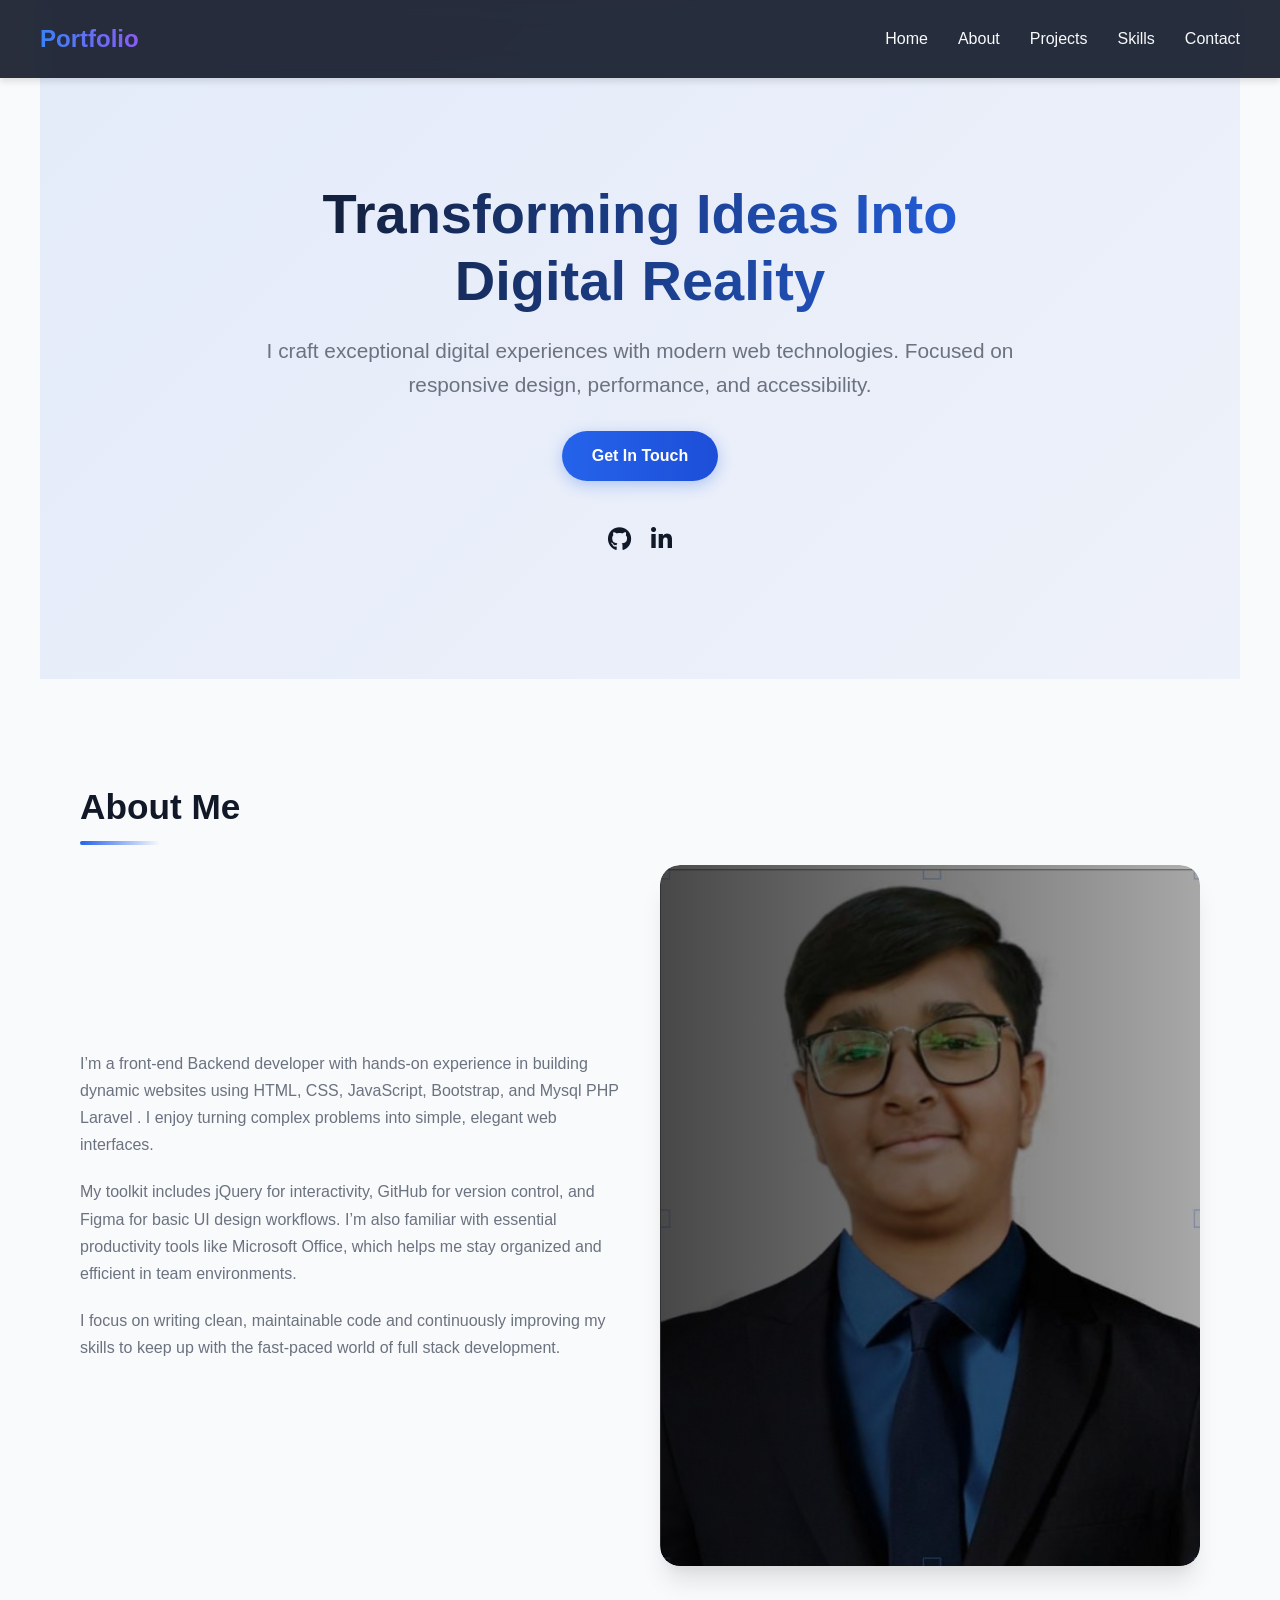
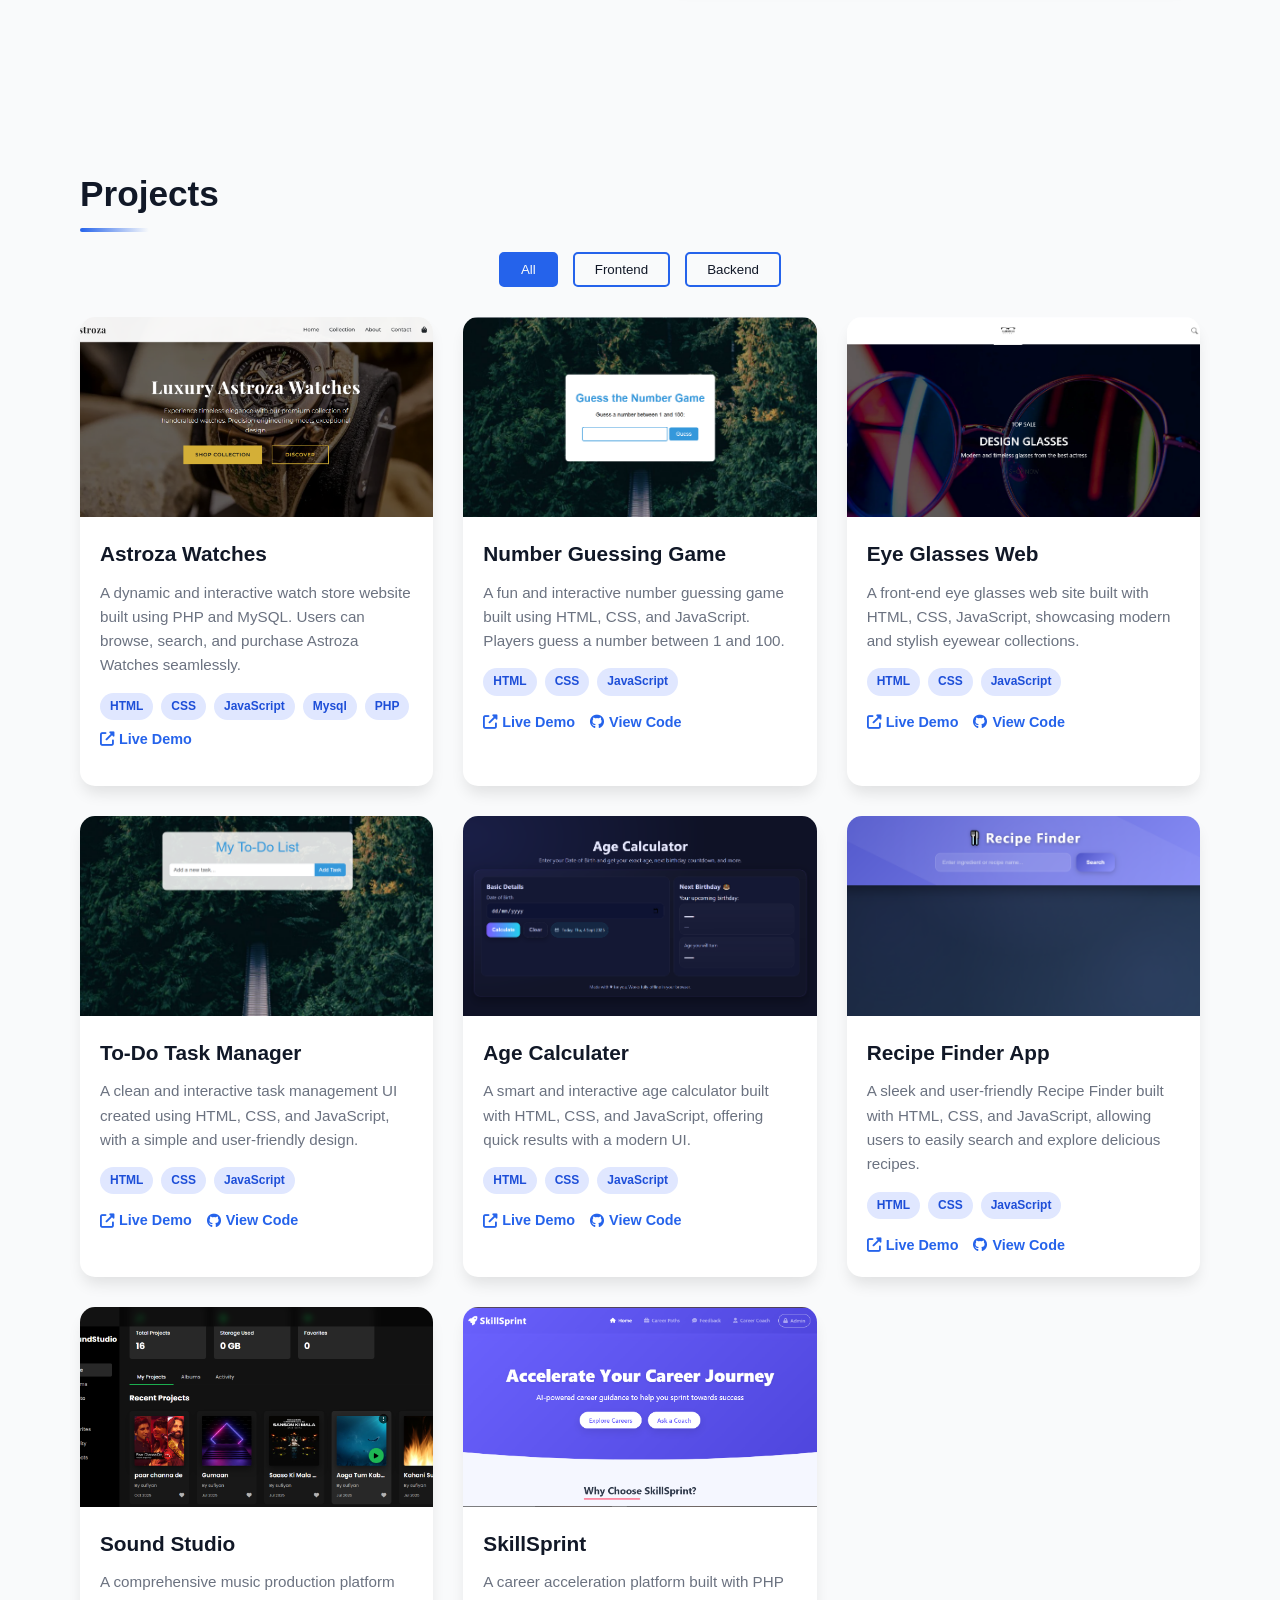
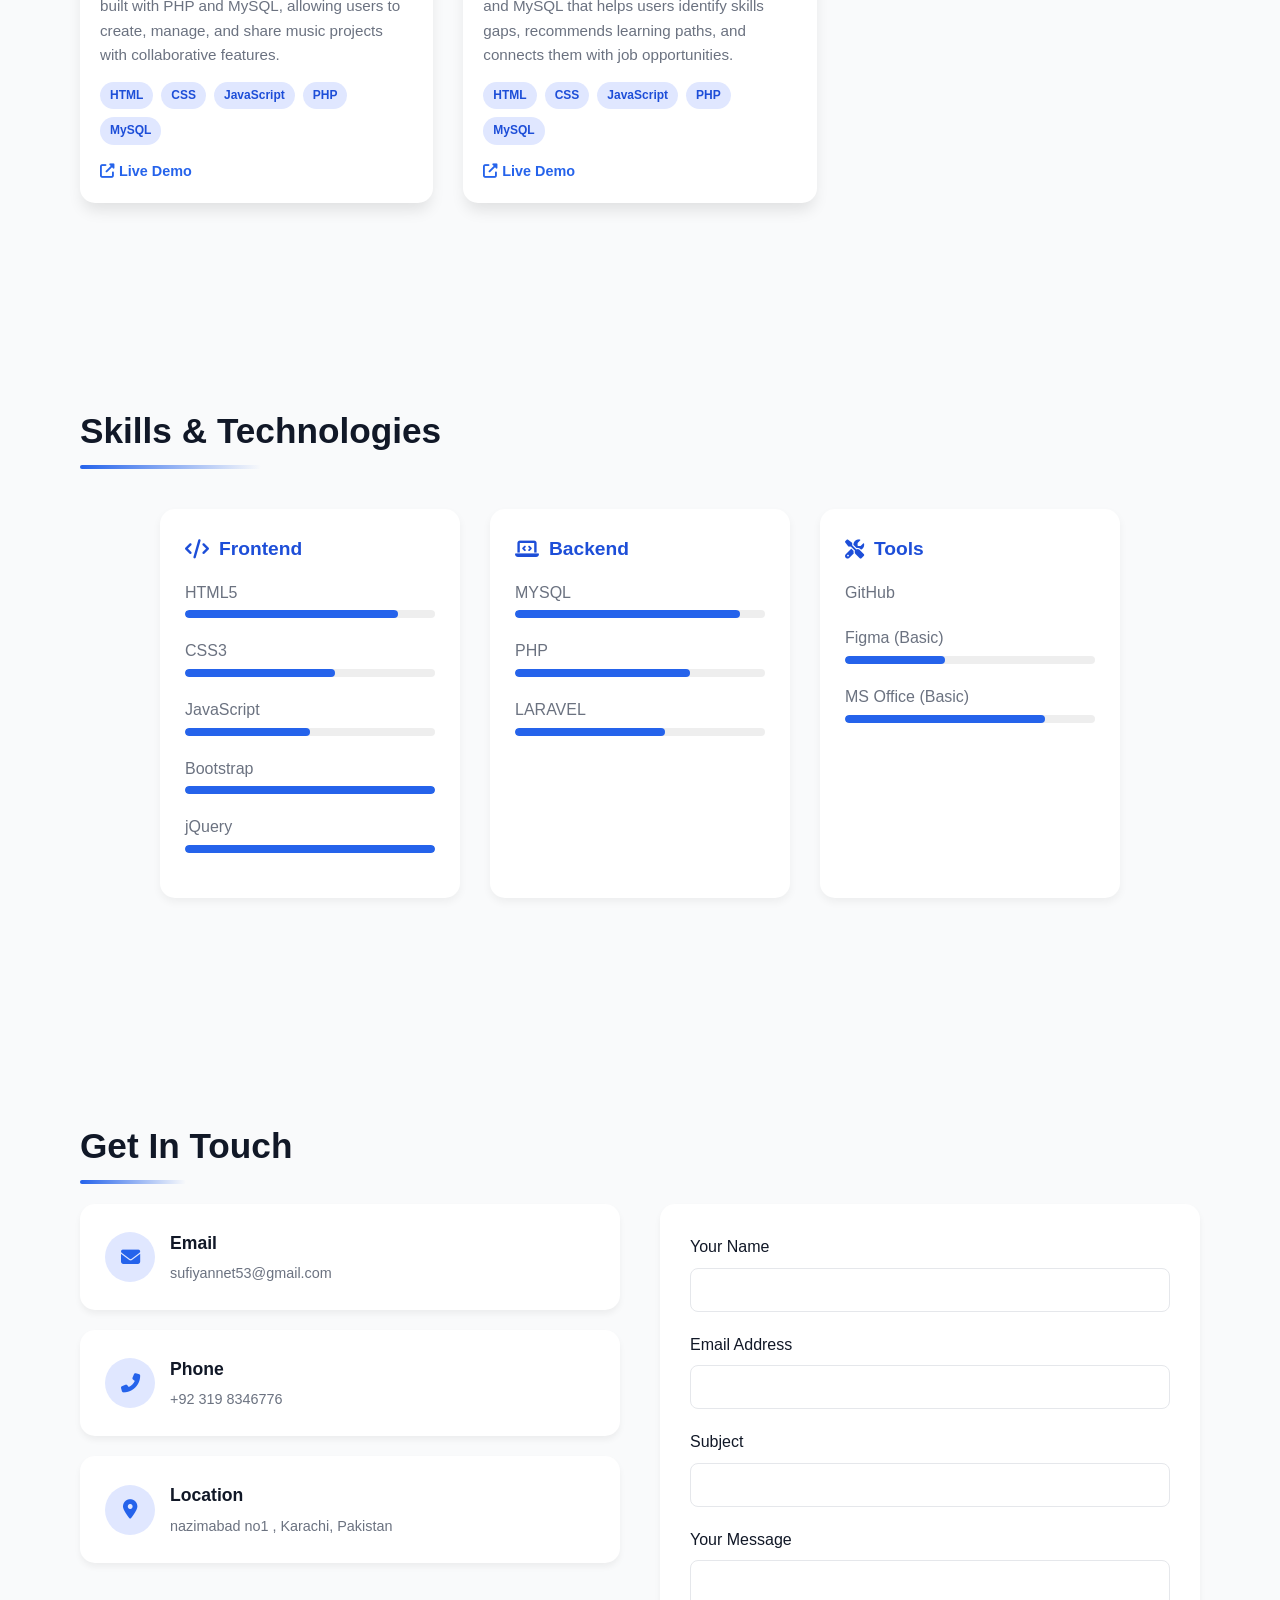
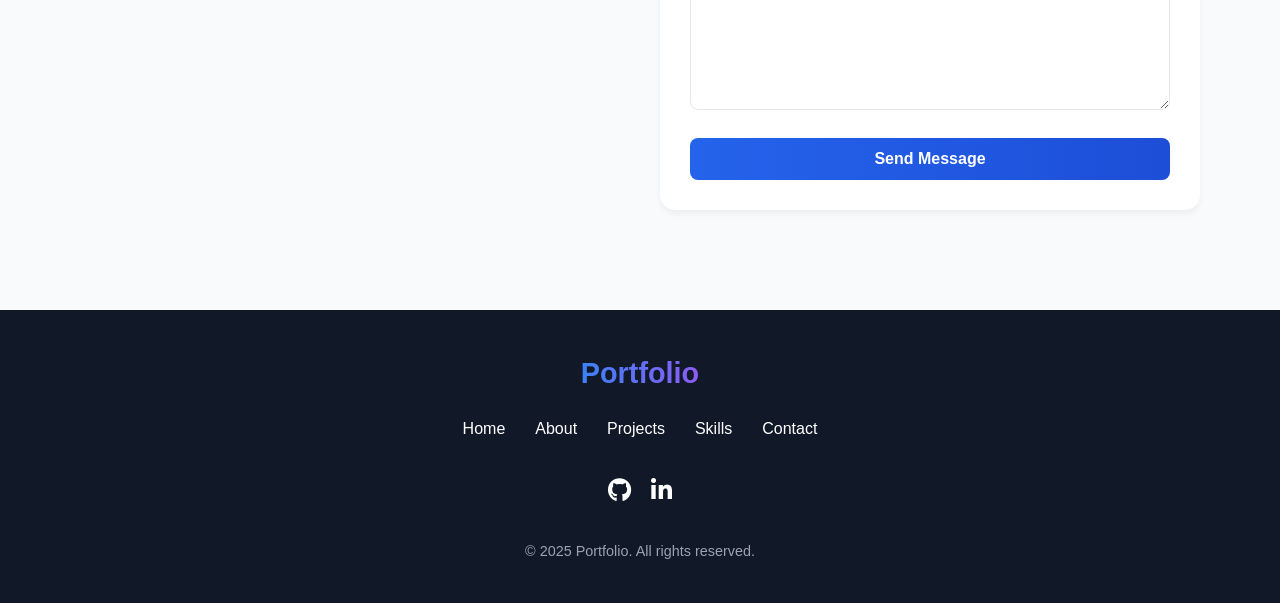
==== commit 428dadb6: "Update index.html" ====
--- a/index.html
+++ b/index.html
@@ -1266,3 +1266,4 @@
 </body>
 
 </html>
+
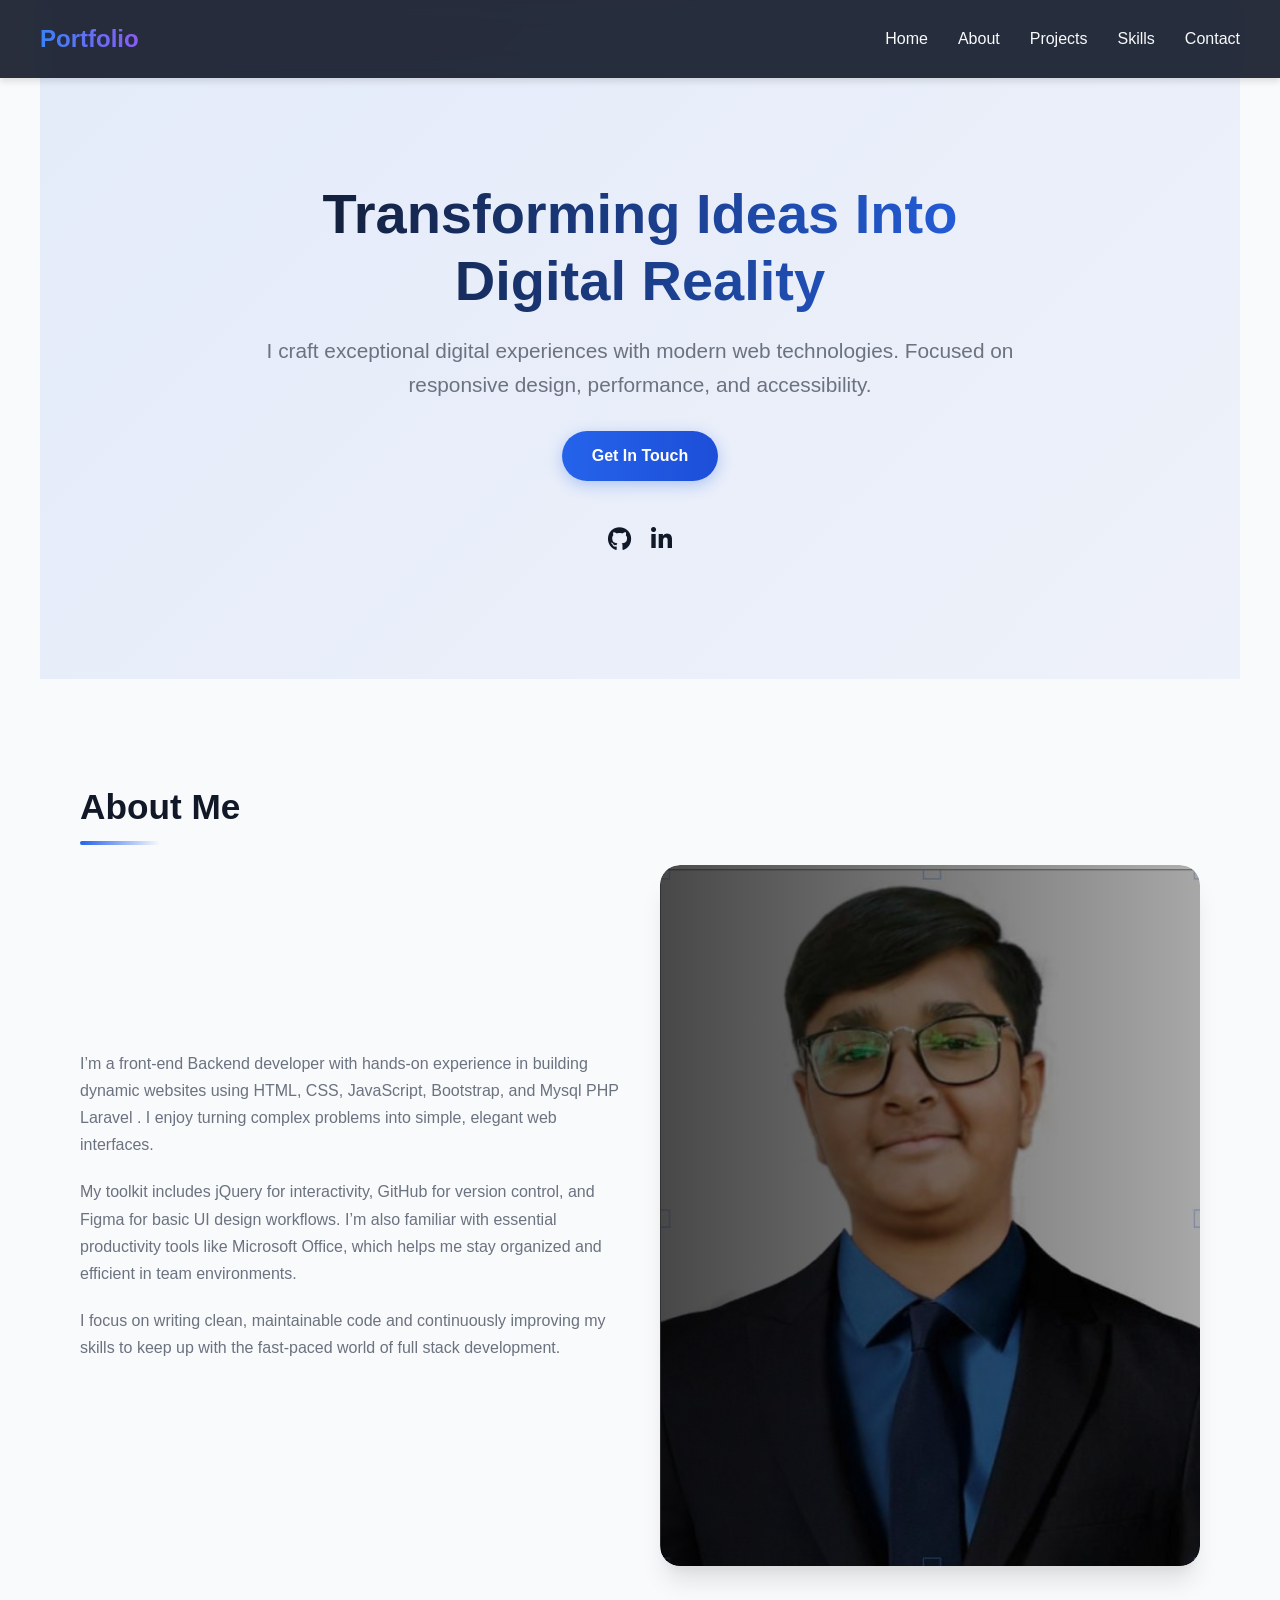
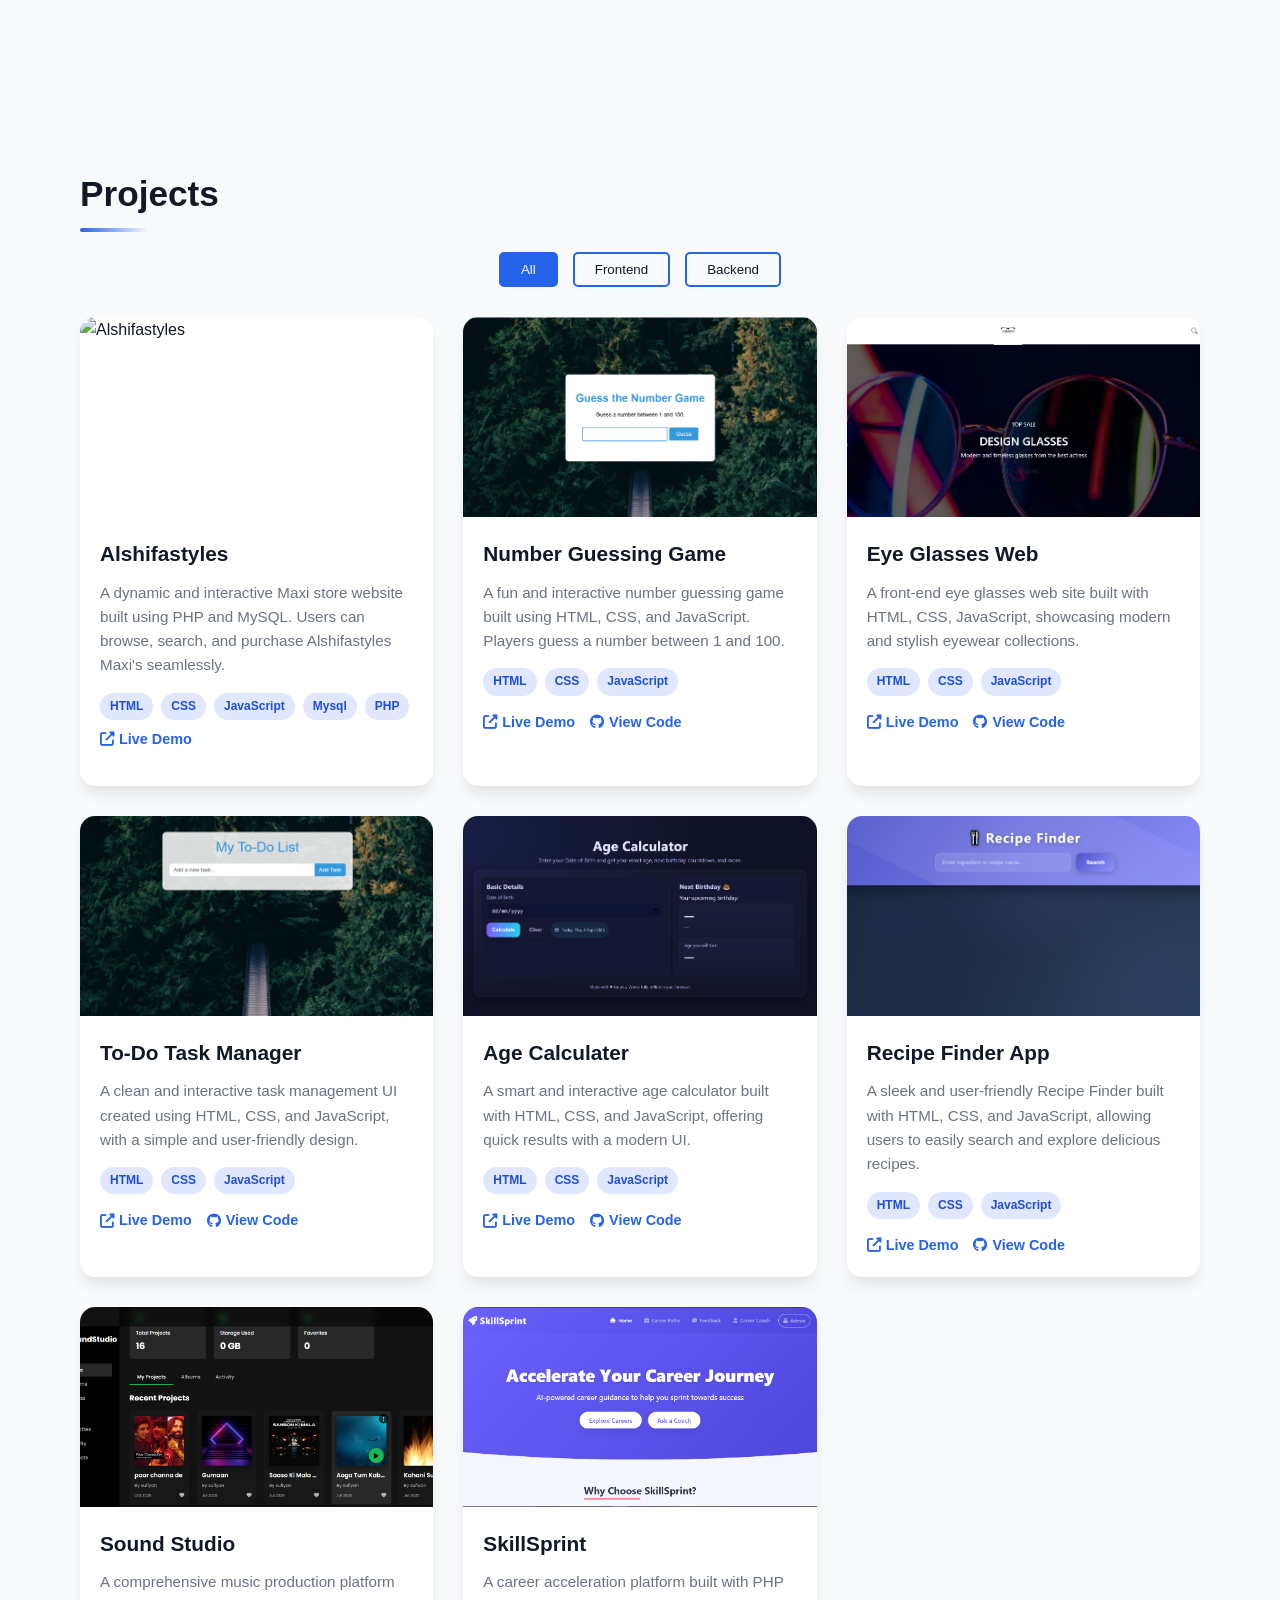
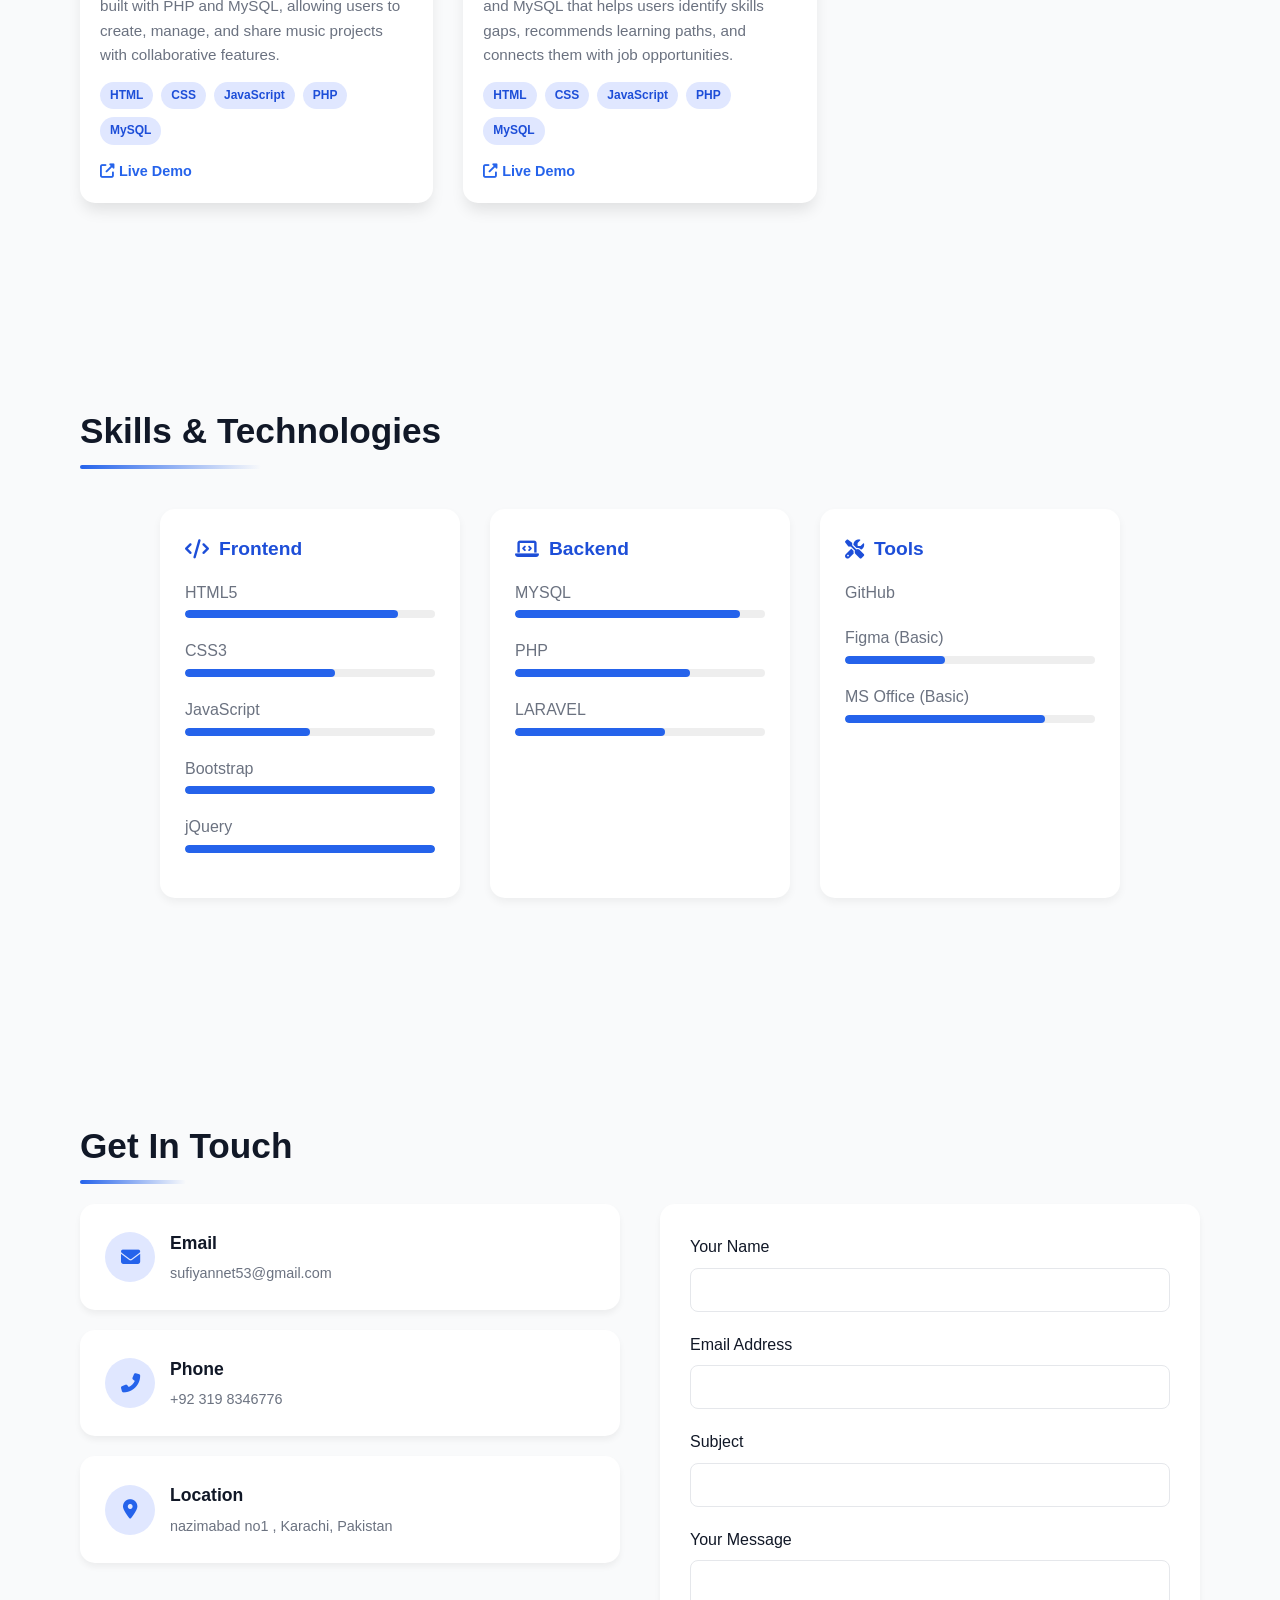
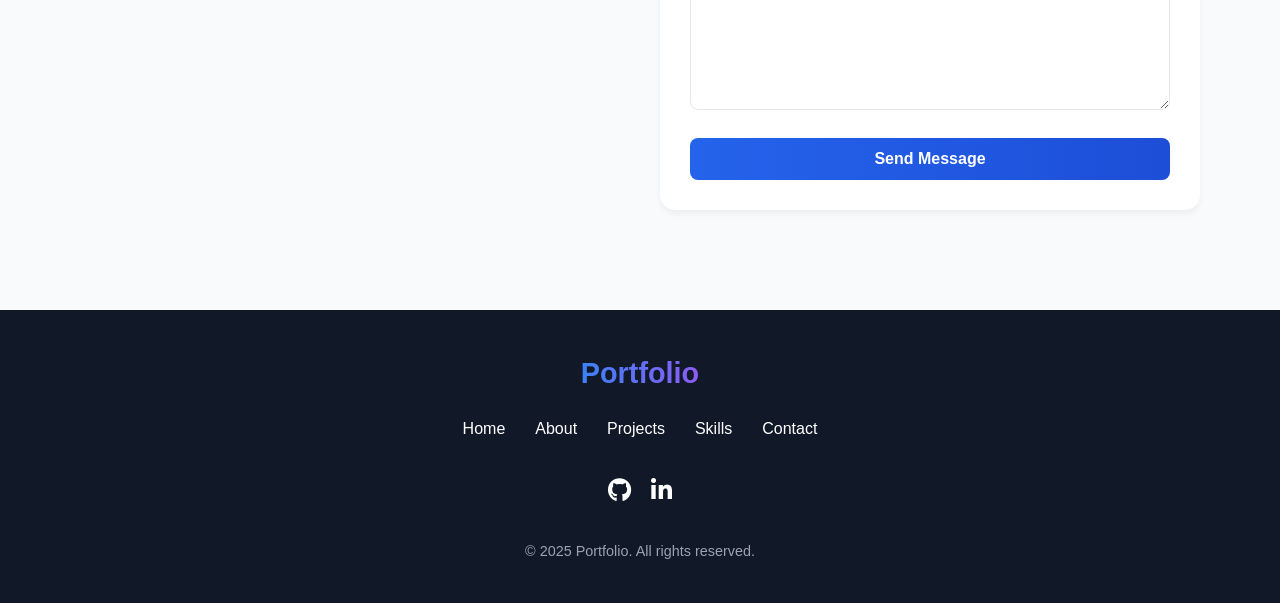
==== commit 9c3508af: "Update index.html" ====
--- a/index.html
+++ b/index.html
@@ -779,7 +779,7 @@
     <div class="about-content">
       <div class="about-text">
         <p>
-          I’m a front-end  Backend developer with hands-on experience in building
+          I’m a front-end Backend developer with hands-on experience in building
           dynamic websites using HTML, CSS, JavaScript, Bootstrap, and Mysql PHP Laravel . I
           enjoy turning complex problems into simple, elegant web interfaces.
         </p>
@@ -813,13 +813,13 @@
     <div class="projects">
       <div class="project" data-category="backend">
         <div class="project-image">
-          <img src="./images/astroza.png" alt="Astroza Watches" />
+          <img src="./images/alshifastyles.PNG" alt="Alshifastyles" />
         </div>
         <div class="project-content">
-          <h3>Astroza Watches</h3>
+          <h3>Alshifastyles</h3>
           <p>
-            A dynamic and interactive watch store website built using PHP and MySQL. Users can browse, search, and
-            purchase Astroza Watches seamlessly.
+            A dynamic and interactive Maxi store website built using PHP and MySQL. Users can browse, search, and
+            purchase Alshifastyles Maxi's seamlessly.
           </p>
           <div class="project-tags">
             <span class="project-tag">HTML</span>
@@ -828,7 +828,7 @@
             <span class="project-tag">Mysql</span>
             <span class="project-tag">PHP</span>
             <div class="project-links">
-              <a href="https://astrozawatches.infinityfreeapp.com/
+              <a href="https://alshifastyle.com/
 " class="project-link"><i class="fas fa-external-link-alt"></i> Live Demo</a>
             </div>
           </div>
@@ -1266,4 +1266,3 @@
 </body>
 
 </html>
-
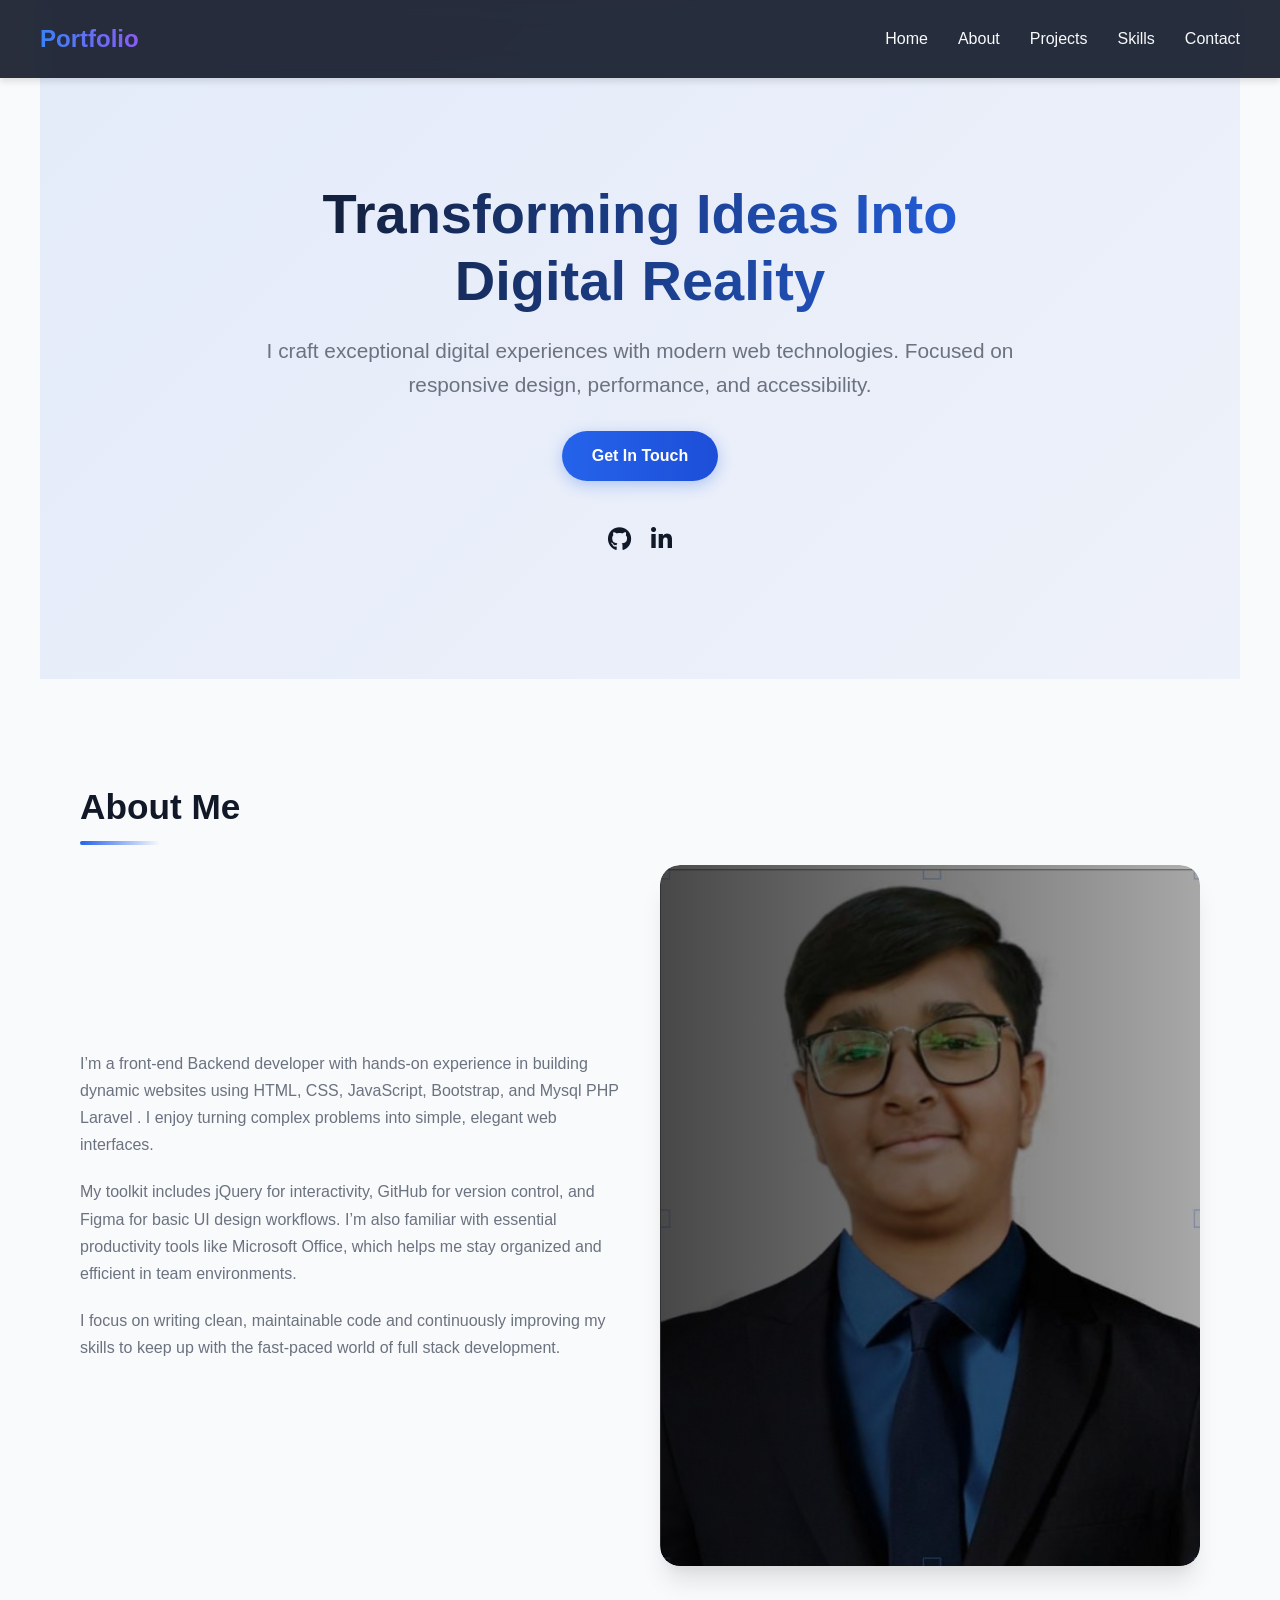
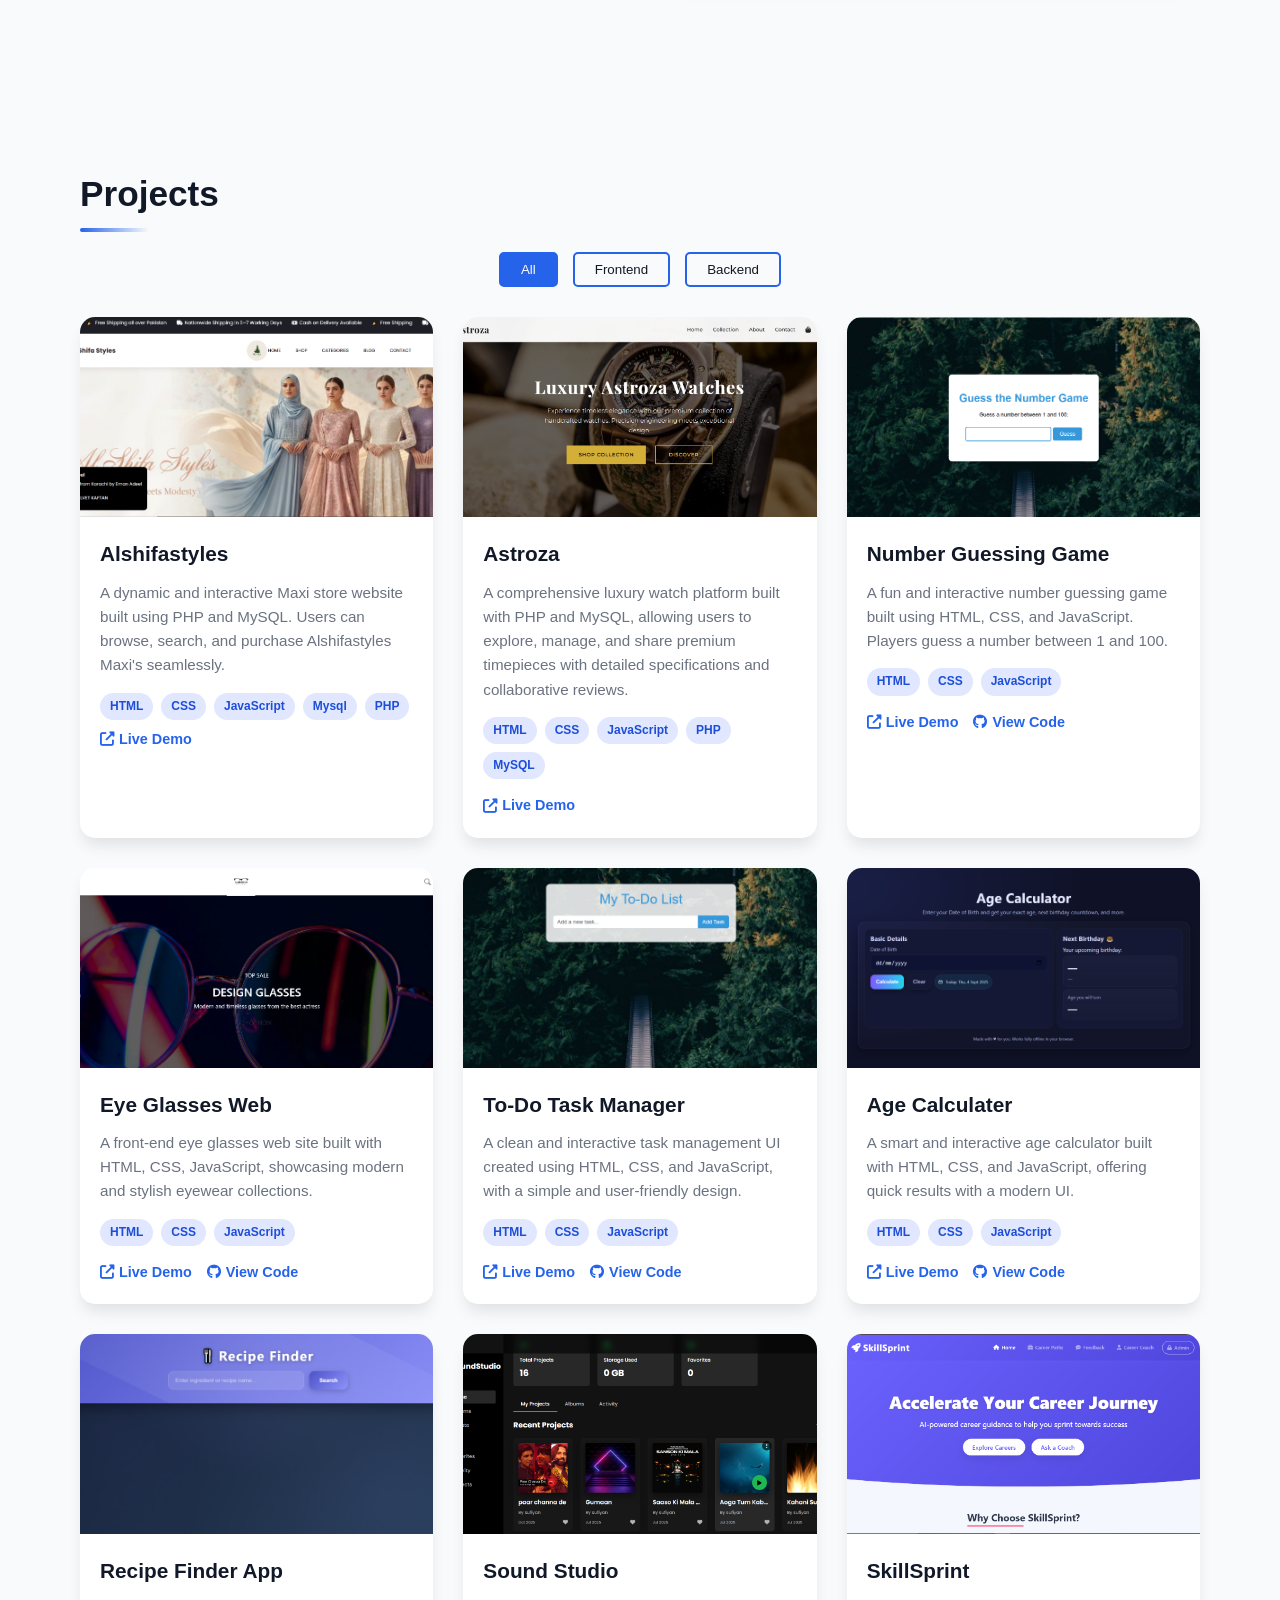
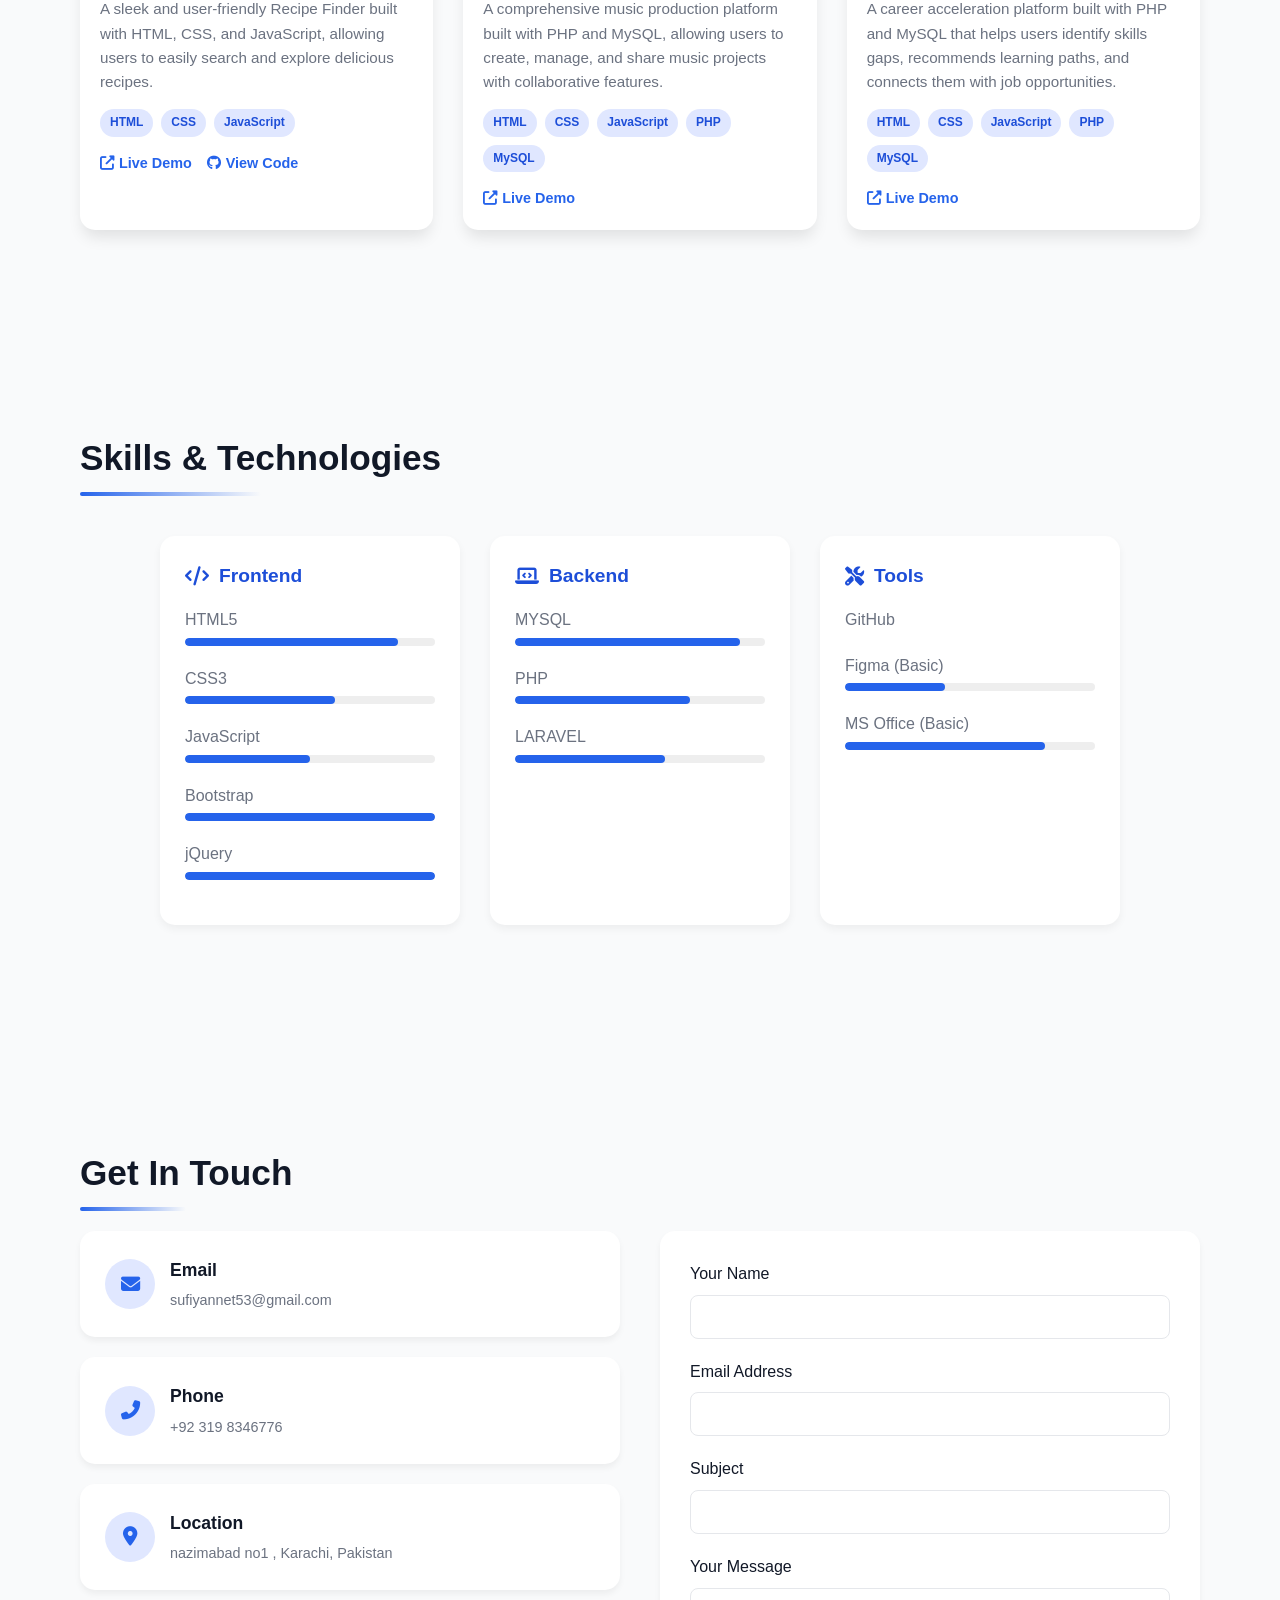
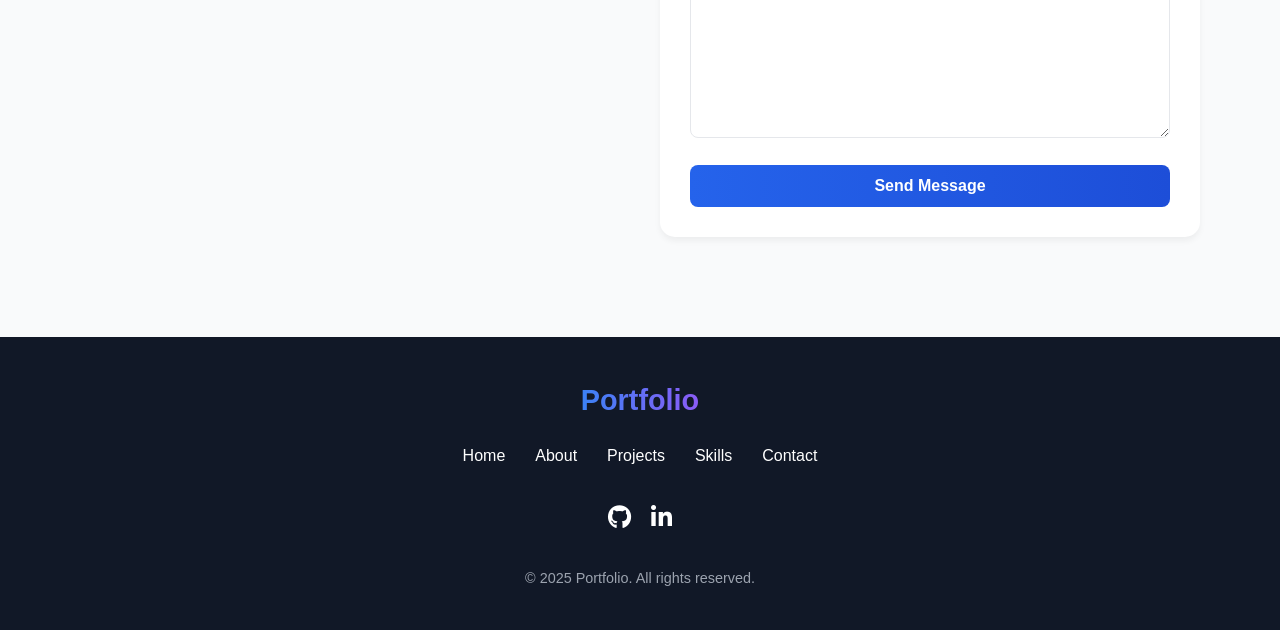
==== commit f13e81e8: "Update index.html" ====
--- a/index.html
+++ b/index.html
@@ -831,6 +831,29 @@
               <a href="https://alshifastyle.com/
 " class="project-link"><i class="fas fa-external-link-alt"></i> Live Demo</a>
             </div>
+          </div>
+        </div>
+      </div>
+
+      <div class="project" data-category="backend">
+        <div class="project-image">
+          <img src="./images/astroza.png" alt="Astroza" />
+        </div>
+        <div class="project-content">
+          <h3>Astroza</h3>
+          <p>
+            A comprehensive luxury watch platform built with PHP and MySQL, allowing users to explore, manage, and share premium timepieces with detailed specifications and collaborative reviews.
+          </p>
+          <div class="project-tags">
+            <span class="project-tag">HTML</span>
+            <span class="project-tag">CSS</span>
+            <span class="project-tag">JavaScript</span>
+            <span class="project-tag">PHP</span>
+            <span class="project-tag">MySQL</span>
+          </div>
+          <div class="project-links">
+            <a href="https://astroza.infinityfreeapp.com/" class="project-link"><i
+                class="fas fa-external-link-alt"></i> Live Demo</a>
           </div>
         </div>
       </div>
@@ -1266,3 +1289,4 @@
 </body>
 
 </html>
+
